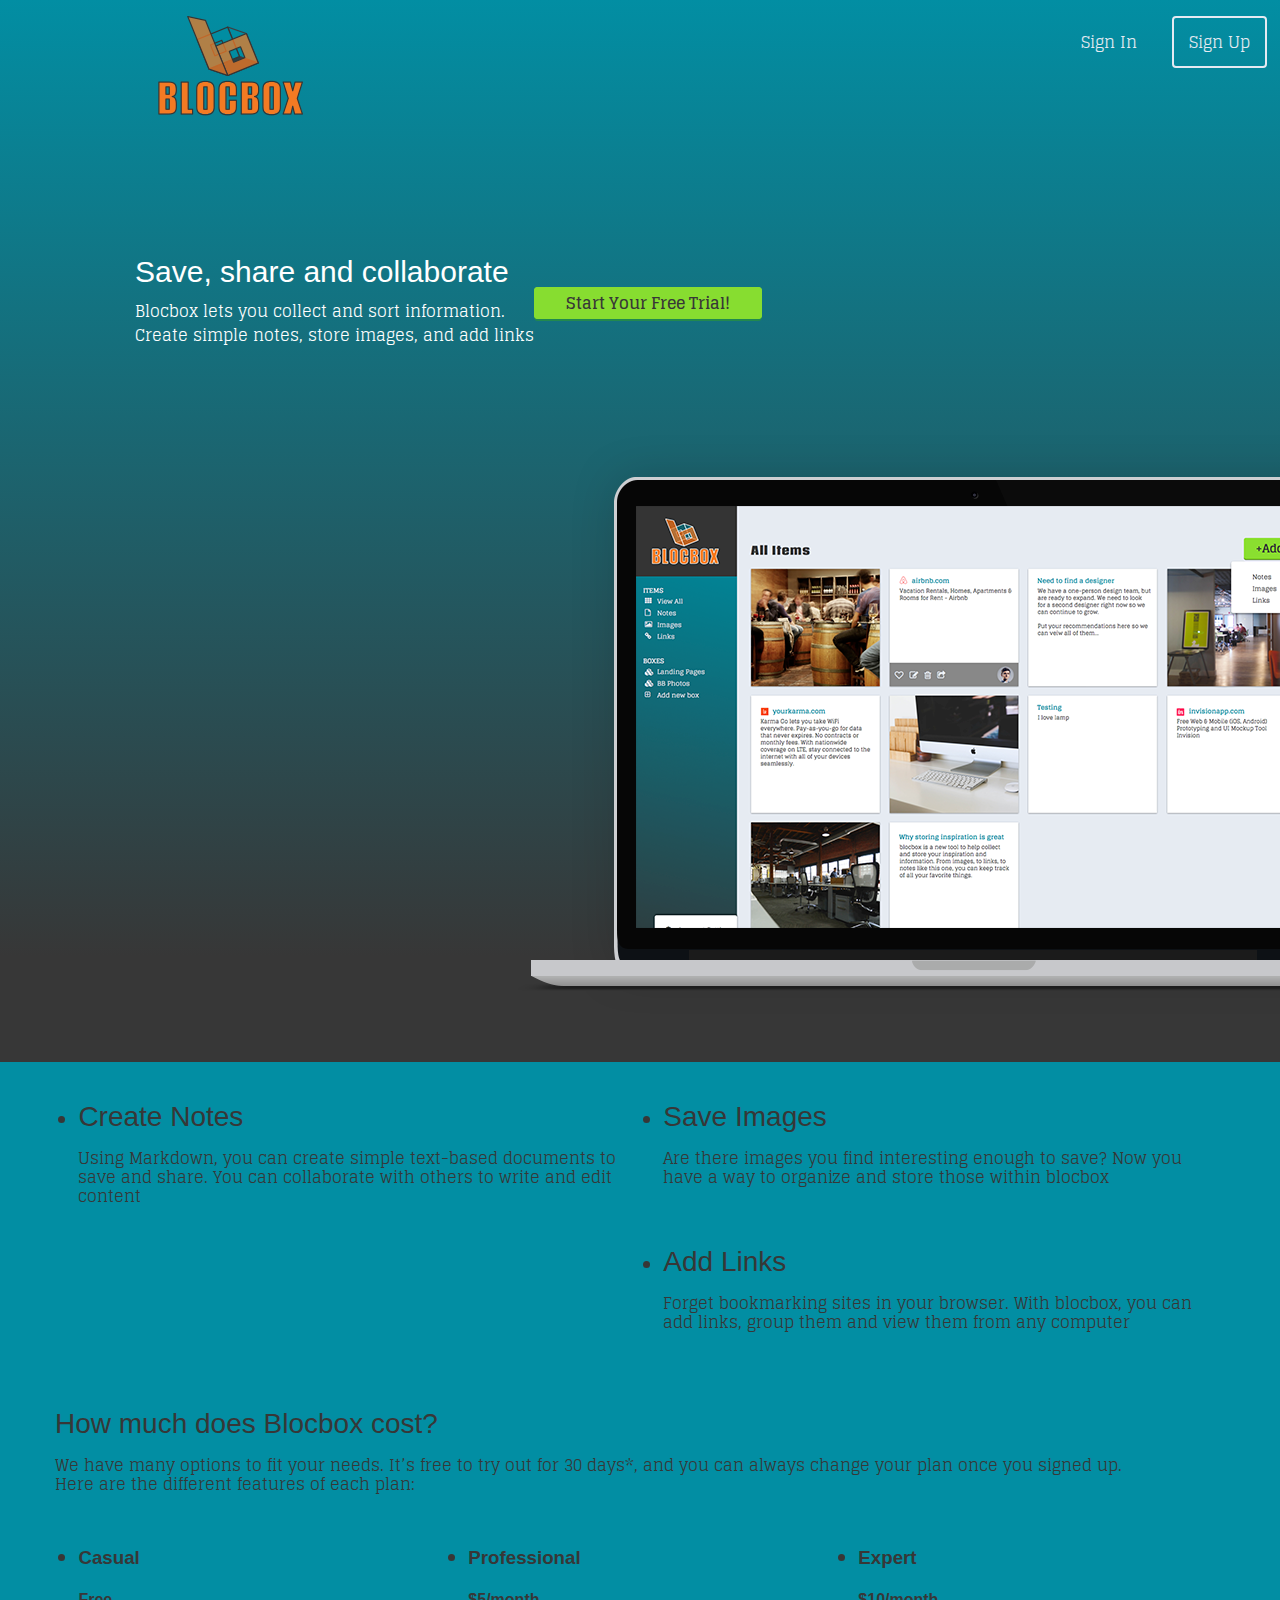
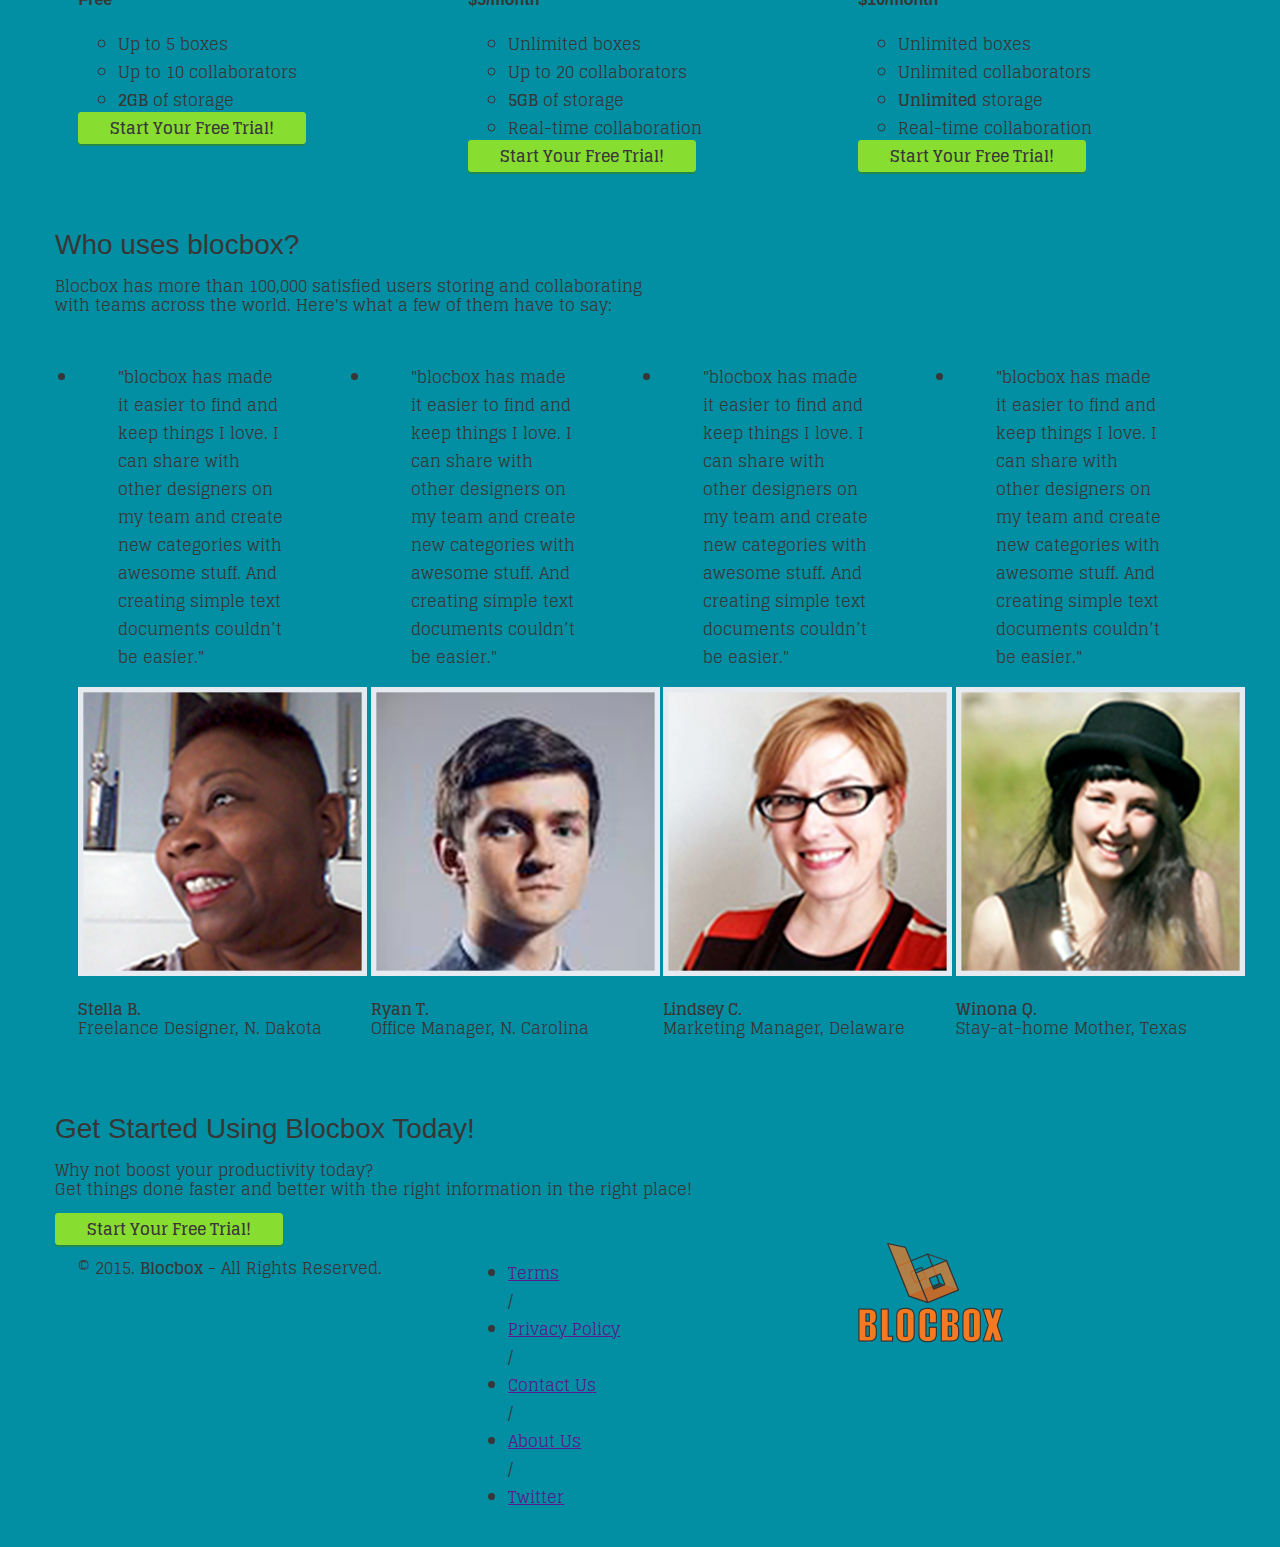
==== index.html @ c61fbea6 "Assignment-30-completed" ====
<!DOCTYPE html>
<html lang="en-us">
<head>
    <meta http-equiv="X-UA-Compatible" content="IE=Edge">
    <meta name="viewport" content="width=device-width, initial-scale=1">
    <meta charset="UTF-8">
    <title>Save, share and collaborate | Blocbox</title>
    <!--Google Fonts-->
    <link href='https://fonts.googleapis.com/css?family=Coda+Caption:800|Glegoo:400,700' rel='stylesheet' type='text/css'>
    <!--CSS-->
    <link rel="stylesheet" href="css/normalize.css">
    <link rel="stylesheet" href="css/style.css">
    <link rel="stylesheet" href="css/font-awesome.css">
    <link rel="stylesheet" href="css/animate.css">
</head>
<body>
    <header>
        <nav class="container">
            <div class="one-half">
                <a href="index.html" class="site-logo"><img src="images/logo2.png" alt="Blocbox logo"></a>
            </div>
            <div class="one-half">
                <ul>
                    <li><a href="signin.html">Sign In</a></li>
                    <li class="btn-outline"><a href="signup.html">Sign Up</a></li>
                </ul>
            </div>
        </nav>
        <div class="container hero">
        <h1 class="animated fadeIn">Save, share and collaborate</h1>
            <p>Blocbox lets you collect and sort information.<br/>Create simple notes, store images, and add links</p>
            <a href="signup.html" class="btn">Start Your Free Trial! </a>
            <img src="images/laptop.png" alt="Blocbox dashboard"/>
        </div>
    </header>
    <main role="main">
        <!--Benefits-->
        <section class="benefits">
             <ul class="container">
                <li class="one-half">
                    <h2>Create Notes</h2>
                    <p>Using Markdown, you can create simple text-based documents to save and share. You can collaborate with others to write and edit content</p>
                </li>
                <li class="one-half">
                    <h2>Save Images</h2>
                    <p>Are there images you find interesting enough to save? Now you have a way to organize and store those within blocbox</p>
                </li>
                <li class="one-half">
                    <h2>Add Links</h2>
                    <p>Forget bookmarking sites in your browser. With blocbox, you can add links, group them and view them from any computer</p>
                </li>
            </ul>
        </section>
        <!--Pricing-->
        <section class="pricing">
            <div class="container">
            <h2>How much does Blocbox cost?</h2>
            <p>We have many options to fit your needs. It’s free to try out for 30 days*, and you can always
change your plan once you signed up. <br/>Here are the different features of each plan:</p>
            </div>
            <ul class="container">
                <li class="one-third">
                    <div class="box">
                        <h3>Casual</h3>
                        <h4>Free</h4>
                        <ul>
                            <li>Up to 5 boxes</li>
                            <li>Up to 10 collaborators</li>
                            <li><strong>2GB</strong> of storage</li>
                        </ul>
                        <a href="signup.html" class="btn">Start Your Free Trial!</a>
                    </div>    
                </li>
                <li class="one-third">
                    <div class="box middle">
                        <h3>Professional</h3>
                        <h4><span>$</span>5<span class="month">/month</span></h4>
                        <ul>
                            <li>Unlimited boxes</li>
                            <li>Up to 20 collaborators</li>
                            <li><strong>5GB</strong> of storage</li>
                            <li>Real-time collaboration</li>
                        </ul>
                        <a href="signup.html" class="btn">Start Your Free Trial!</a>
                    </div>    
                </li>
                <li class="one-third">
                    <div class="box">
                        <h3>Expert</h3>
                        <h4><span>$</span>10<span class="month">/month</span></h4>
                        <ul>
                            <li>Unlimited boxes</li>
                            <li>Unlimited collaborators</li>
                            <li><strong>Unlimited</strong> storage</li>
                            <li>Real-time collaboration</li>
                        </ul>
                        <a href="signup.html" class="btn">Start Your Free Trial!</a>
                    </div>    
                </li>
            </ul>
        </section>
        <!--Testimonials-->
        <section class="testimonials">
            <div class="container">
                <h2>Who uses blocbox?</h2>
                <p>Blocbox has more than 100,000 satisfied users storing and collaborating <br/>with teams across the world. Here's what a few of them have to say:</p>
            </div>
            <ul class="container">
                <li class="one-fourth">
                    <blockquote>"blocbox has made it easier to find and keep things I love. I can share with other designers on my team and create new categories with awesome stuff. And creating simple text documents couldn’t be easier."</blockquote>
                    <img src="images/Testimonial-1.png" alt="avatar">
                    <p class="name"><strong>Stella B.</strong><br/>Freelance Designer, N. Dakota</p>
                </li>
                <li class="one-fourth">
                    <blockquote>"blocbox has made it easier to find and keep things I love. I can share with other designers on my team and create new categories with awesome stuff. And creating simple text documents couldn’t be easier."</blockquote>
                    <img src="images/Testimonial-2.png" alt="avatar">
                    <p class="name"><strong>Ryan T.</strong><br/>Office Manager, N. Carolina</p>
                </li>
                <li class="one-fourth">
                    <blockquote>"blocbox has made it easier to find and keep things I love. I can share with other designers on my team and create new categories with awesome stuff. And creating simple text documents couldn’t be easier."</blockquote>
                    <img src="images/Testimonial-3.png" alt="avatar">
                    <p class="name"><strong>Lindsey C.</strong><br/>Marketing Manager, Delaware</p>
                </li>
                <li class="one-fourth">
                    <blockquote>"blocbox has made it easier to find and keep things I love. I can share with other designers on my team and create new categories with awesome stuff. And creating simple text documents couldn’t be easier."</blockquote>
                    <img src="images/Testimonial-4.png" alt="avatar">
                    <p class="name"><strong>Winona Q.</strong><br/>Stay-at-home Mother, Texas</p>
                </li>
            </ul>
        </section>
        <!--Call To Action-->
        <section>
            <div class="container">
                <h2>Get Started Using Blocbox Today!</h2>
                <p>Why not boost your productivity today? <br/>Get things done faster and better with the right information in the right place!</p>
                <a href="signup.html" class="btn">Start Your Free Trial!</a>
            </div>
        </section>
        <!--Footer-->
        <section>
            <footer>
                <div class="container footer-nav-block">
                    <div class="left-footer-block one-third">
                        <p class="copyright-block">&copy; 2015. <strong>Blocbox</strong> - All Rights Reserved.</p>
                    </div>
                    <nav class="link-block middle-footer-block one-third">
                        <ul>
                           <li><a href="">Terms</a></li> /
                           <li><a href="">Privacy Policy</a></li> /
                           <li><a href="">Contact Us</a></li> /
                           <li><a href="">About Us</a></li> /
                           <li><a href="">Twitter</a></li>
                        </ul>
                    </nav>
                    <div class="right-footer-block one-third">
                     <img class="logo" src="images/logo2.png" alt="Blocbox" />
                    </div>
                </div>
            </footer>
        </section>
    </main>
</body>
</html>
---- css/style.css ----
html, body{
    overflow-x: hidden;
}

body {
    font-family: "Glegoo", Times, serif;
    color: #373737;
    background: #028ea3;
}
h1, h2, h3, h4, h5, h6 {
    font-family: "Coda Caption", Arial, Helvetica, sans-serif;
}
h2 {
    font-size: 28px;
    font-weight: normal;
    margin-bottom: 5px;
}
p {
    font-size: 16px;
    line-height: 19px;
    font-weight: 400;
}

/* Grid */
.container{
    margin-right: auto;
    margin-left: auto;
    padding-left: 15px;
    padding-right: 15px;
    position: relative;
    width: 1440px;
}
.container:before,
.container:after {
    content: " ";
    display: table;
}
.container:after {
    clear:both;
}
.one-half, .one-third, .one-fourth {
    width: 96%;
    float: left;
    position: relative;
    min-height: 1px;
    margin: 0 2% 20px;
}
@media (min-width: 768px) {
    .container {
        width: 750px;
    }
}
@media (min-width: 992px) {
    .container {
        width: 970px;
    }
    .one-half {
        width: 46%;
    }
    .one-third {
        width: 29.33333%;
    }
    .one-fourth {
        width: 21%;
    }
}
@media (min-width: 1200px) {
    .container {
        width: 1170px;
    }
}
/* Header */
header {
    color: #ffffff;
    background: #028ea3;
    background-image: linear-gradient(180deg, #028ea3 0%, #373737 90%);
    width: 1440px;
    margin: auto;
}
header nav {
    padding: 1em 0;
}
header nav ul {
    display: inline;
    text-align: right;
    float: right;
    margin: 0;
}
header nav ul > li {
    list-style-type: none;
    display: inline-block;
    margin: 0 15px;
}
header nav ul > li.btn-outline {
   padding:10px 15px;
   border:2px solid #e5eaf2;
   border-radius: 4px;
 }
header nav ul > li.btn-outline:hover {
   background:#FFFFFF;
}
header nav ul > li > a {
    color: #e5eaf2;
    text-decoration: none;
}
header nav ul > li.btn-outline:hover > a {
    color: #373737;
}
header .hero {
    text-align: left;
    display: block;
    position: relative;
}
header .hero h1 {
    font-size: 30px;
    font-weight: normal;
    margin: 95px 0 0;
/*    float: left;*/
    display: block;
/*    position: relative;*/
}
header .hero p {
    font-size: 16px;
    line-height: 24px;
    font-weight: 100;
    margin: 10px 0 40px;
    float: left;
    display: block;
}
header .hero img{
    display: inline-block;
    float: right;
    margin: 3em 0;
}
.btn {
    border-radius: 4px;
    color: #373737;
    font-weight: 800;
    text-decoration: none;
    padding: 0px 30px;
    background: #87dd30;
    border: 2px solid #87dd30;
    box-shadow: 0px 2px 0px 0px #22894e;
}
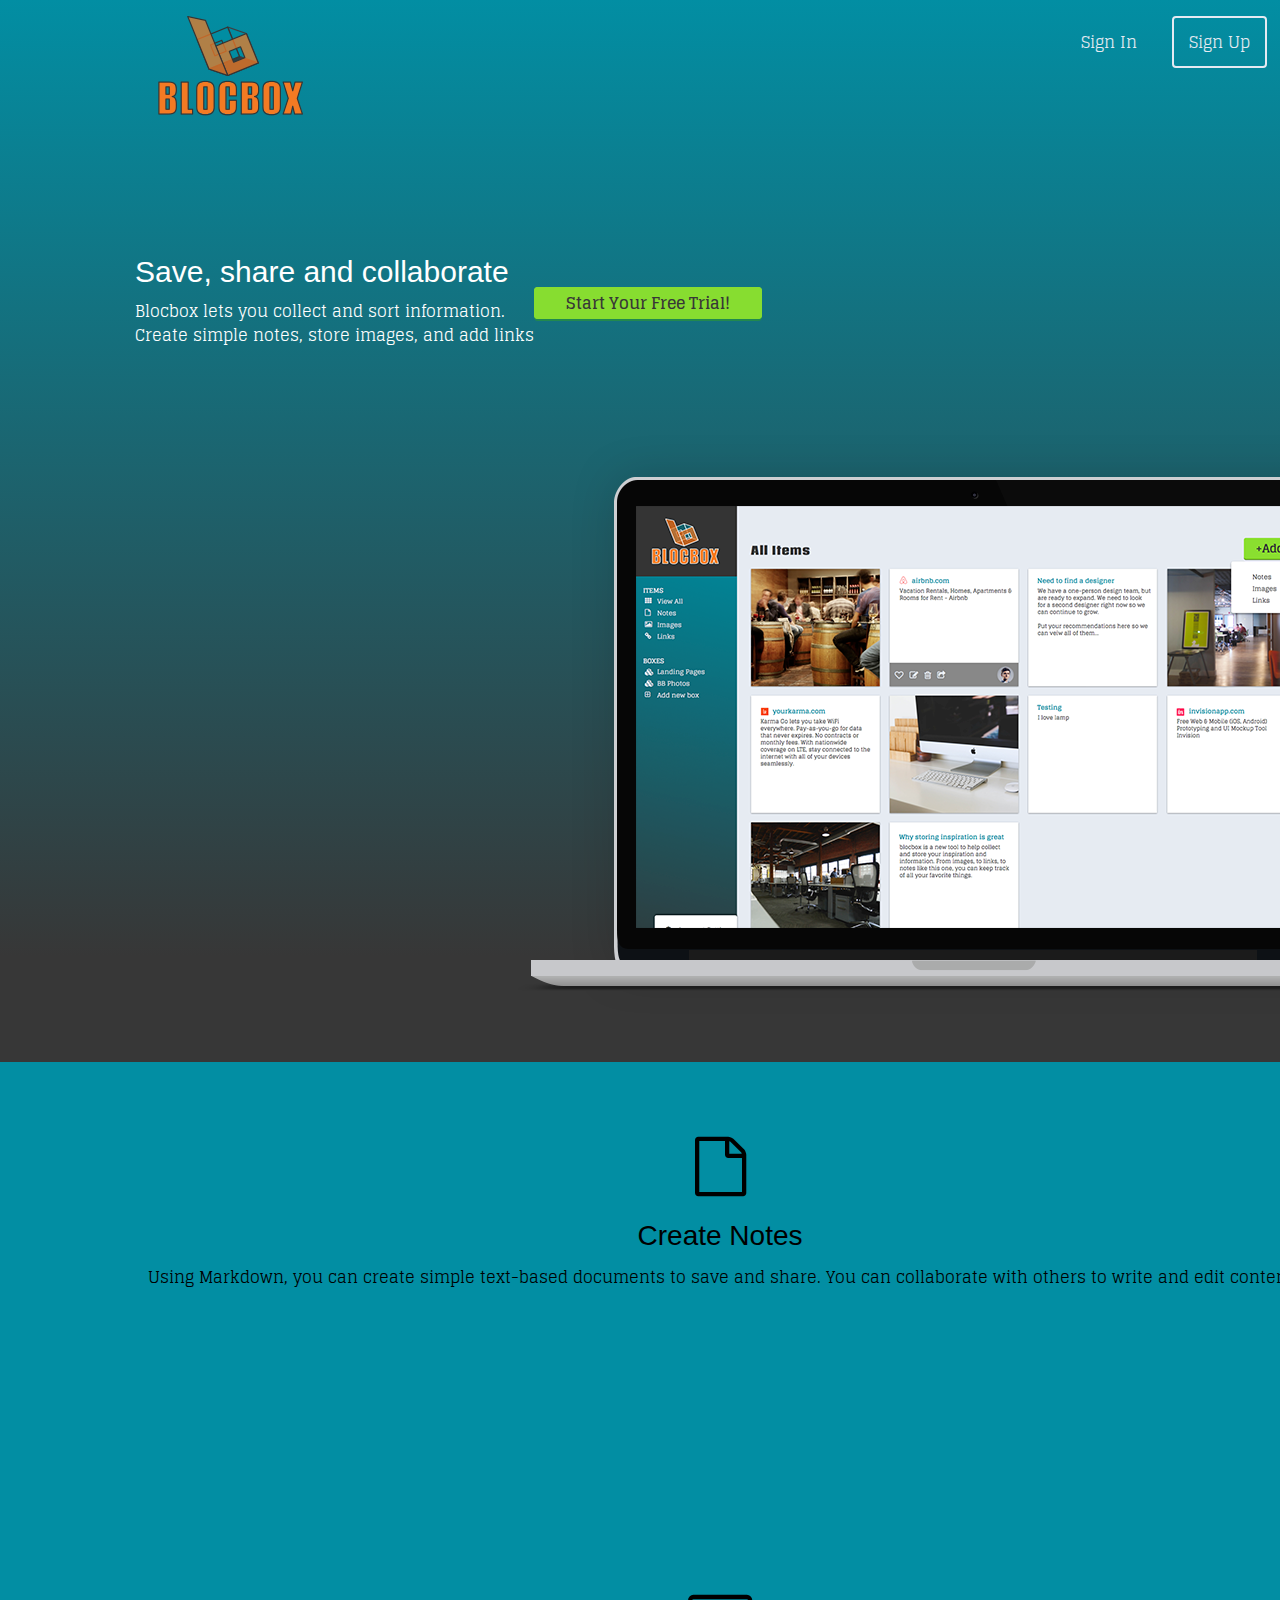
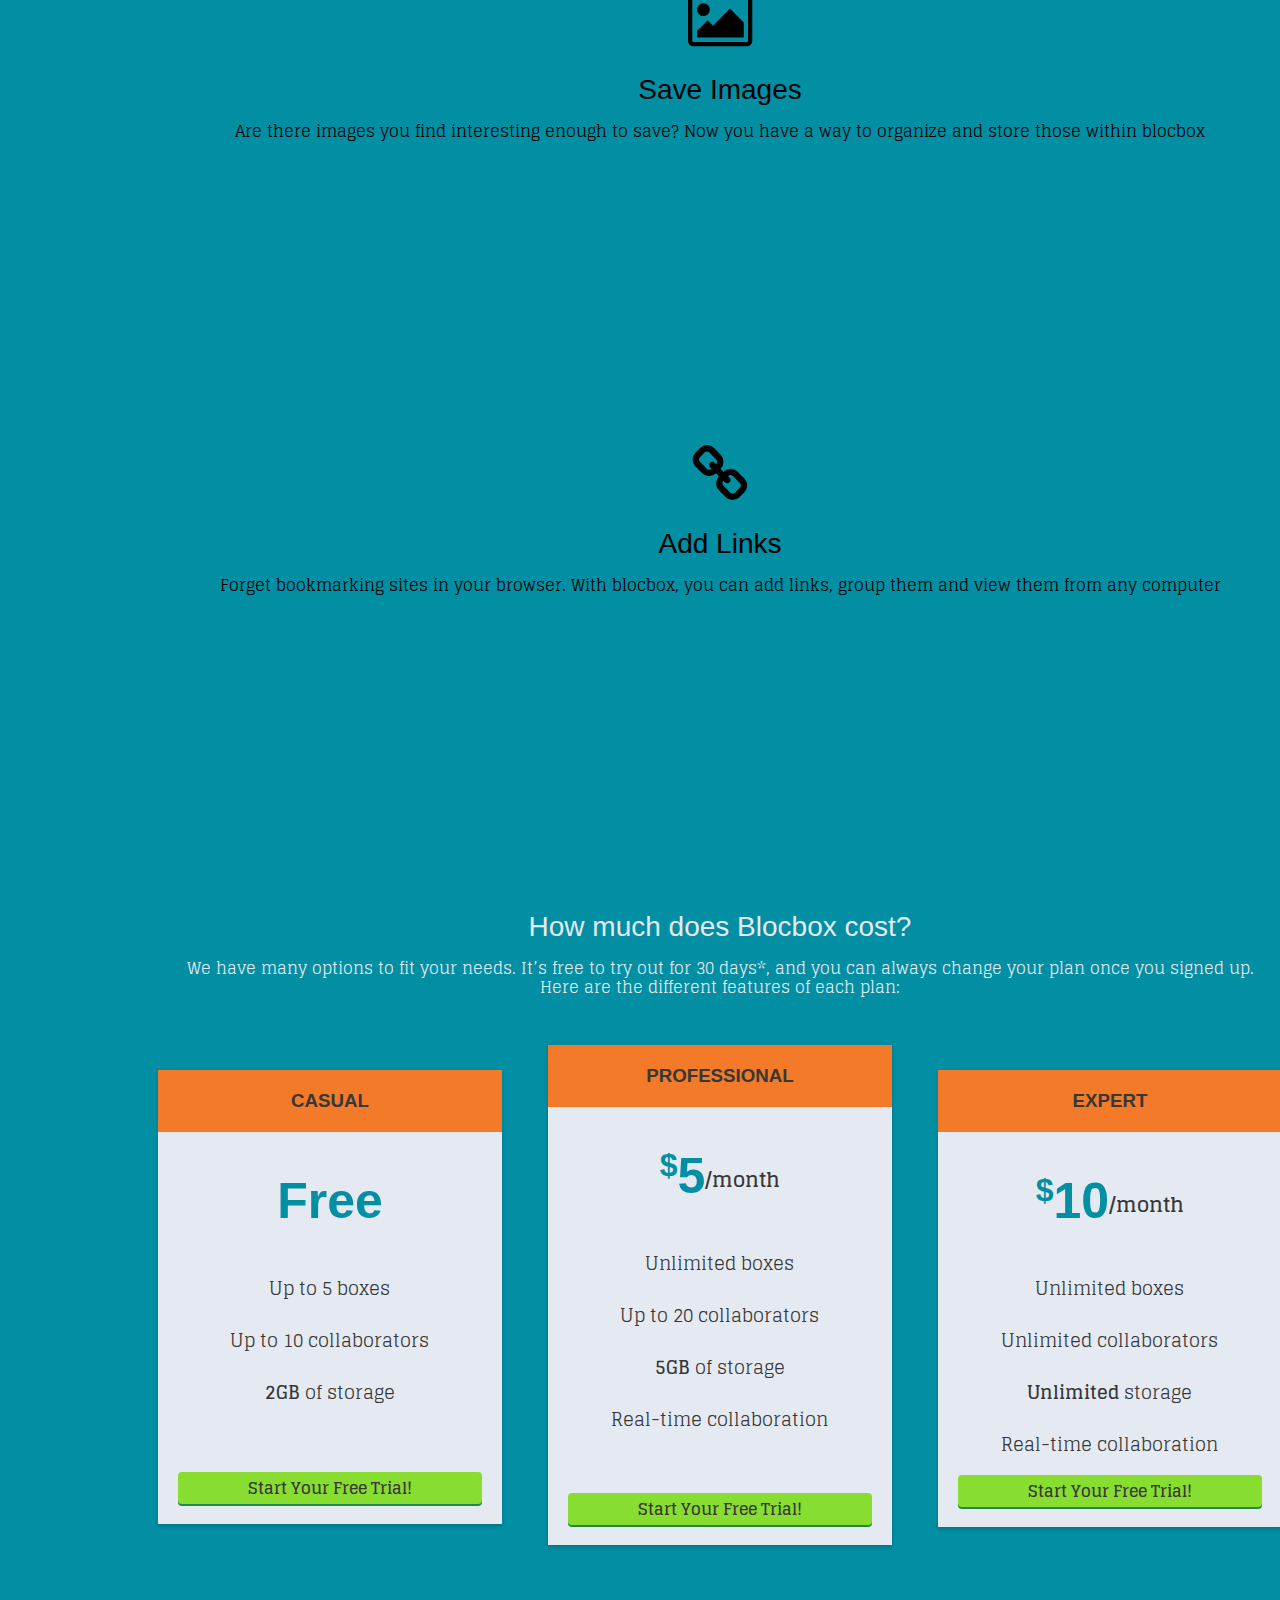
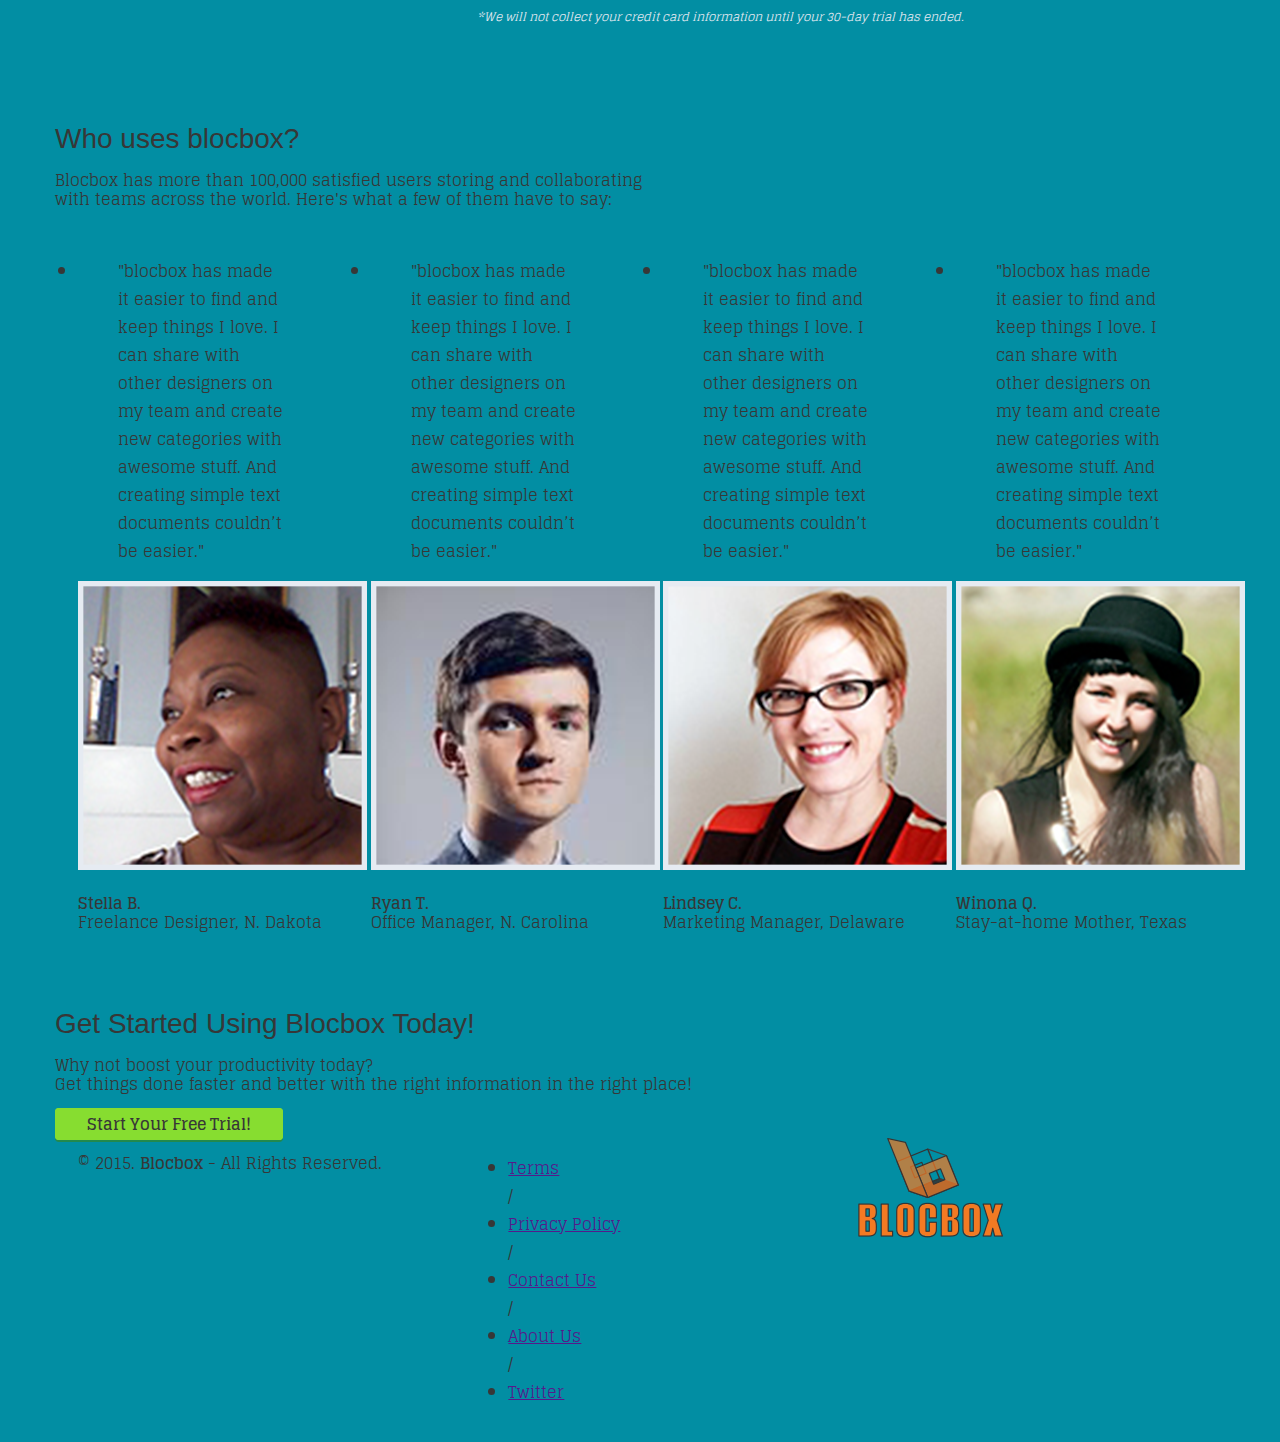
==== commit a2e29739: "Assignment-31" ====
--- a/index.html
+++ b/index.html
@@ -35,21 +35,22 @@
     </header>
     <main role="main">
         <!--Benefits-->
-        <section class="benefits">
-             <ul class="container">
-                <li class="one-half">
-                    <h2>Create Notes</h2>
-                    <p>Using Markdown, you can create simple text-based documents to save and share. You can collaborate with others to write and edit content</p>
-                </li>
-                <li class="one-half">
-                    <h2>Save Images</h2>
-                    <p>Are there images you find interesting enough to save? Now you have a way to organize and store those within blocbox</p>
-                </li>
-                <li class="one-half">
-                    <h2>Add Links</h2>
-                    <p>Forget bookmarking sites in your browser. With blocbox, you can add links, group them and view them from any computer</p>
-                </li>
-            </ul>
+        <section class="benefits"> 
+            <div class="right" id="note">
+                <i class="fa fa-file-o"></i>
+                <h2>Create Notes</h2>
+                <p>Using Markdown, you can create simple text-based documents to save and share. You can collaborate with others to write and edit content</p>
+            </div>
+            <div class="left" id="image">
+                <i class="fa fa-picture-o"></i>
+                <h2>Save Images</h2>
+                <p>Are there images you find interesting enough to save? Now you have a way to organize and store those within blocbox</p>
+            </div>
+            <div class="right" id="link">
+                <i class="fa fa-link"></i>
+                <h2>Add Links</h2>
+                <p>Forget bookmarking sites in your browser. With blocbox, you can add links, group them and view them from any computer</p>
+            </div>
         </section>
         <!--Pricing-->
         <section class="pricing">
@@ -98,6 +99,9 @@
                     </div>    
                 </li>
             </ul>
+            <div class="container">
+                <p class="small">*We will not collect your credit card information until your 30-day trial has ended.</p>
+ </div>
         </section>
         <!--Testimonials-->
         <section class="testimonials">
--- a/css/style.css
+++ b/css/style.css
@@ -142,3 +142,131 @@
     border: 2px solid #87dd30;
     box-shadow: 0px 2px 0px 0px #22894e;
 }
+/* Benefits */
+.benefits {
+    text-align: center;
+    margin-top: 0px;
+    margin-left: auto;
+    margin-right: auto;
+    padding-top: 0;
+/*    display: inline-block;*/
+/*    position: relative;*/
+/*    width: 454px;*/
+}
+.benefits i {
+    font-size: 60px;
+    margin: 0;
+    vertical-align: middle;
+    margin-top: 75px;
+}
+.right {
+    color: black;
+/*    display: block;*/
+    width: 450px;
+/*    position: relative*/
+/*    float: right;*/
+/*    clear: both;*/
+}
+.left {
+    color: black;
+/*    display: block;*/
+    width: 450px;
+/*    position: relative;*/
+/*    float: left;*/
+/*    clear: both;*/
+}
+#note {
+    background-image: url('images/Create-note.png');
+    background-repeat: no-repeat;
+    height: 454px;
+    width: 1440px;
+/*    padding-left: 862px;*/
+    margin: 0 auto;
+}
+#image {
+    background-image: url('images/Save-images.png');
+    height: 454px;
+    width: 1440px;
+    margin: 0 auto;
+}
+#link {
+    background-image: url('images/Add-Links.png');
+    height: 454px;
+    width: 1440px;
+    margin: 0 auto;
+}
+/* Pricing */
+.pricing {
+    background: #028ea3 url('images/Pricing-bkg.png') top center no-repeat;
+    background: url('images/Pricing-bkg.png') top center no-repeat, linear-gradient (206deg, #373737 0%, #028ea3 94%);
+    background-size: cover;
+    text-align: center;
+    padding: 4em 0;
+    width: 1440px;
+    margin: auto;
+}
+.pricing h2, .pricing p {
+    color: #e5eaf2;
+}
+.pricing ul {
+    margin: 0 auto;
+    padding: 2em 0;
+}
+.pricing ul li {
+    list-style-type: none;
+}
+.box {
+    padding: 0 15px 15px;
+    background: #e5eaf2;
+    box-shadow: 0px 2px 4px 0px rgba(0,0,0,0.20);
+    min-height: 439px;
+    position: relative;
+    margin-top: 25px;
+}
+.box.middle {
+    min-height: 485px;
+    margin-top: 0px;
+}
+.box h3 {
+    font-family: "Coda Caption", Helvetica, Arial, sans-serif;
+    text-transform: uppercase;
+    background: #f37a28;
+    left: 0;
+    right: 0;
+    top: 0;
+    text-align: center;
+    margin: 0 -15px 40px;
+    padding: 20px 0;
+}
+.box h4 {
+    font-size: 50px;
+    margin: 40px 0 10px;
+    color: #028ea3;
+}
+.box h4 span {
+    font-size: 32px;
+    vertical-align: top;
+}
+.box h4 span.month {
+    font-family: "Glegoo", Times, serif;
+    font-weight: 800;
+    color: #373737;
+    font-size: 20px;
+    vertical-align: middle;
+}
+.box ul li {
+    font-size: 18px;
+    margin-bottom: 20px;
+    font-weight: 400px;
+}
+.box .btn {
+    position: absolute;
+    bottom: 20px;
+    left: 20px;
+    right: 20px;
+}
+.small {
+    font-size: 12px;
+    line-height: 15px;
+    font-style: italic;
+}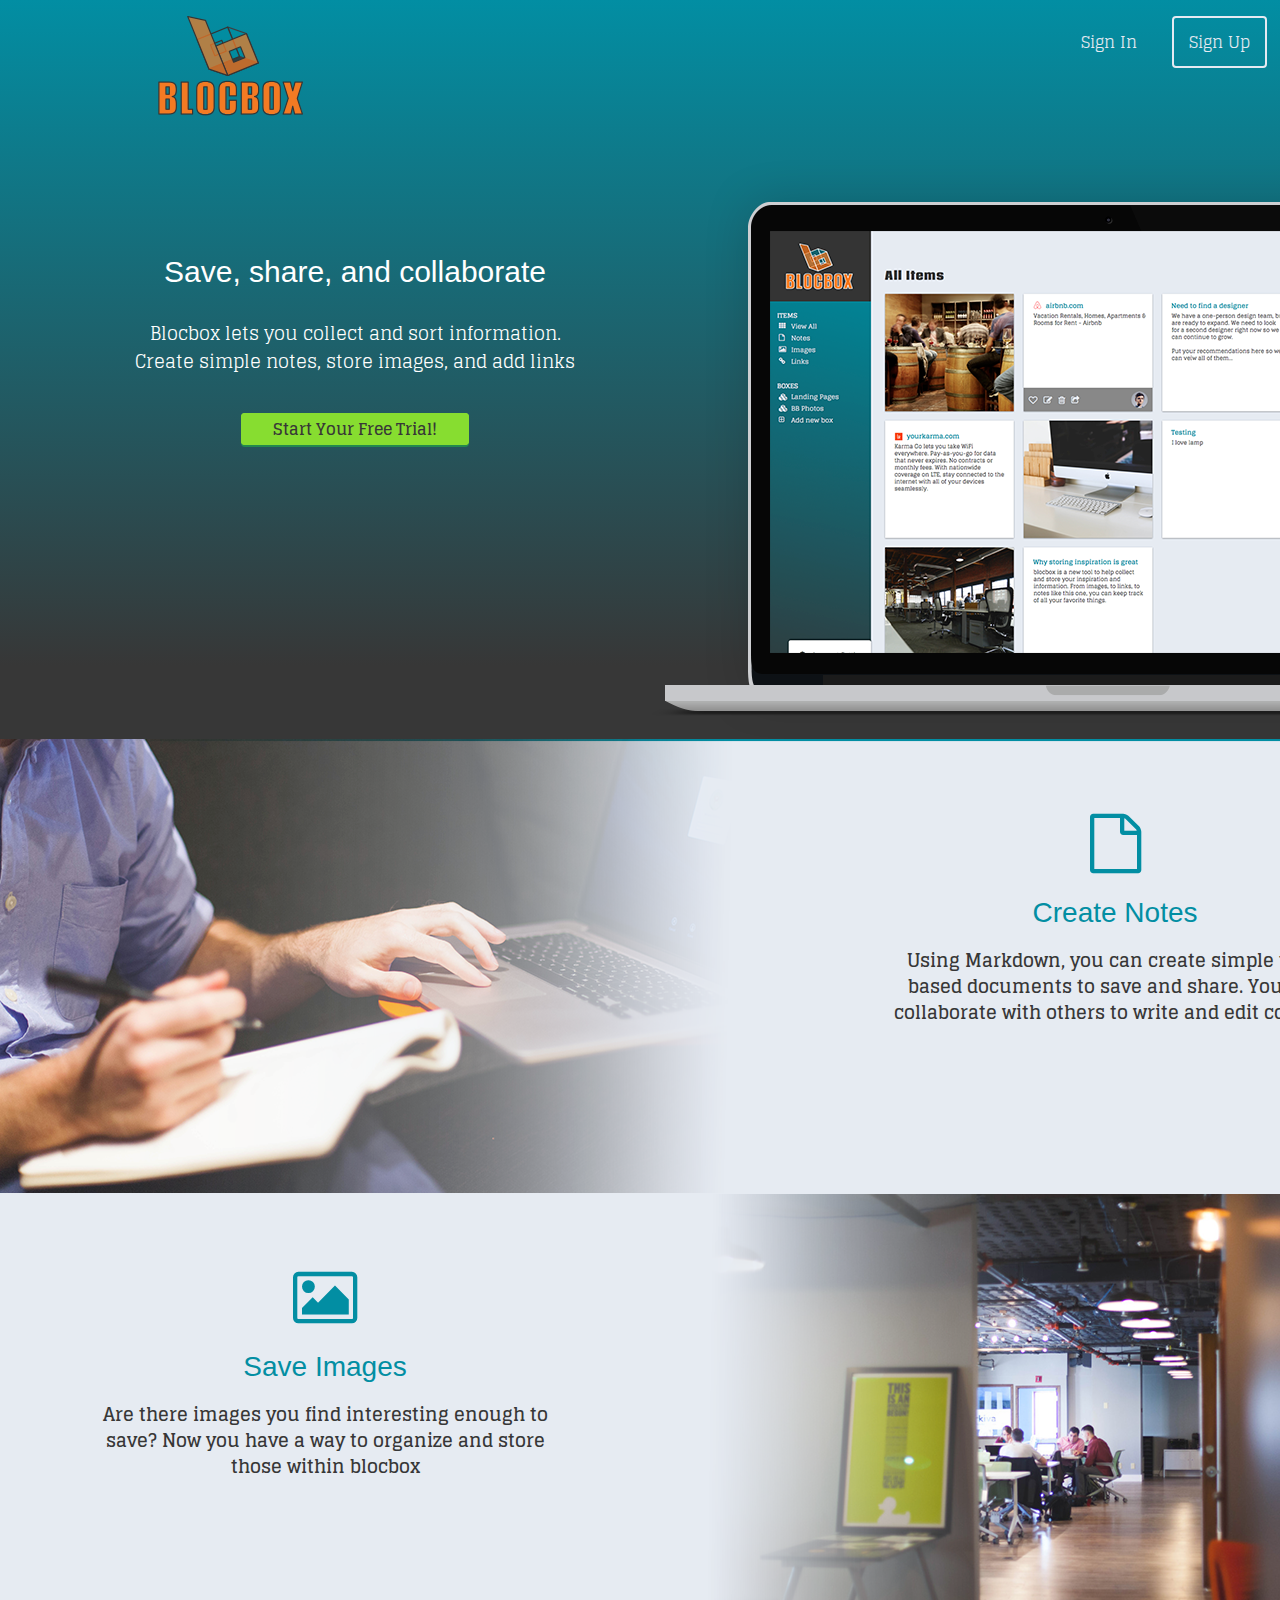
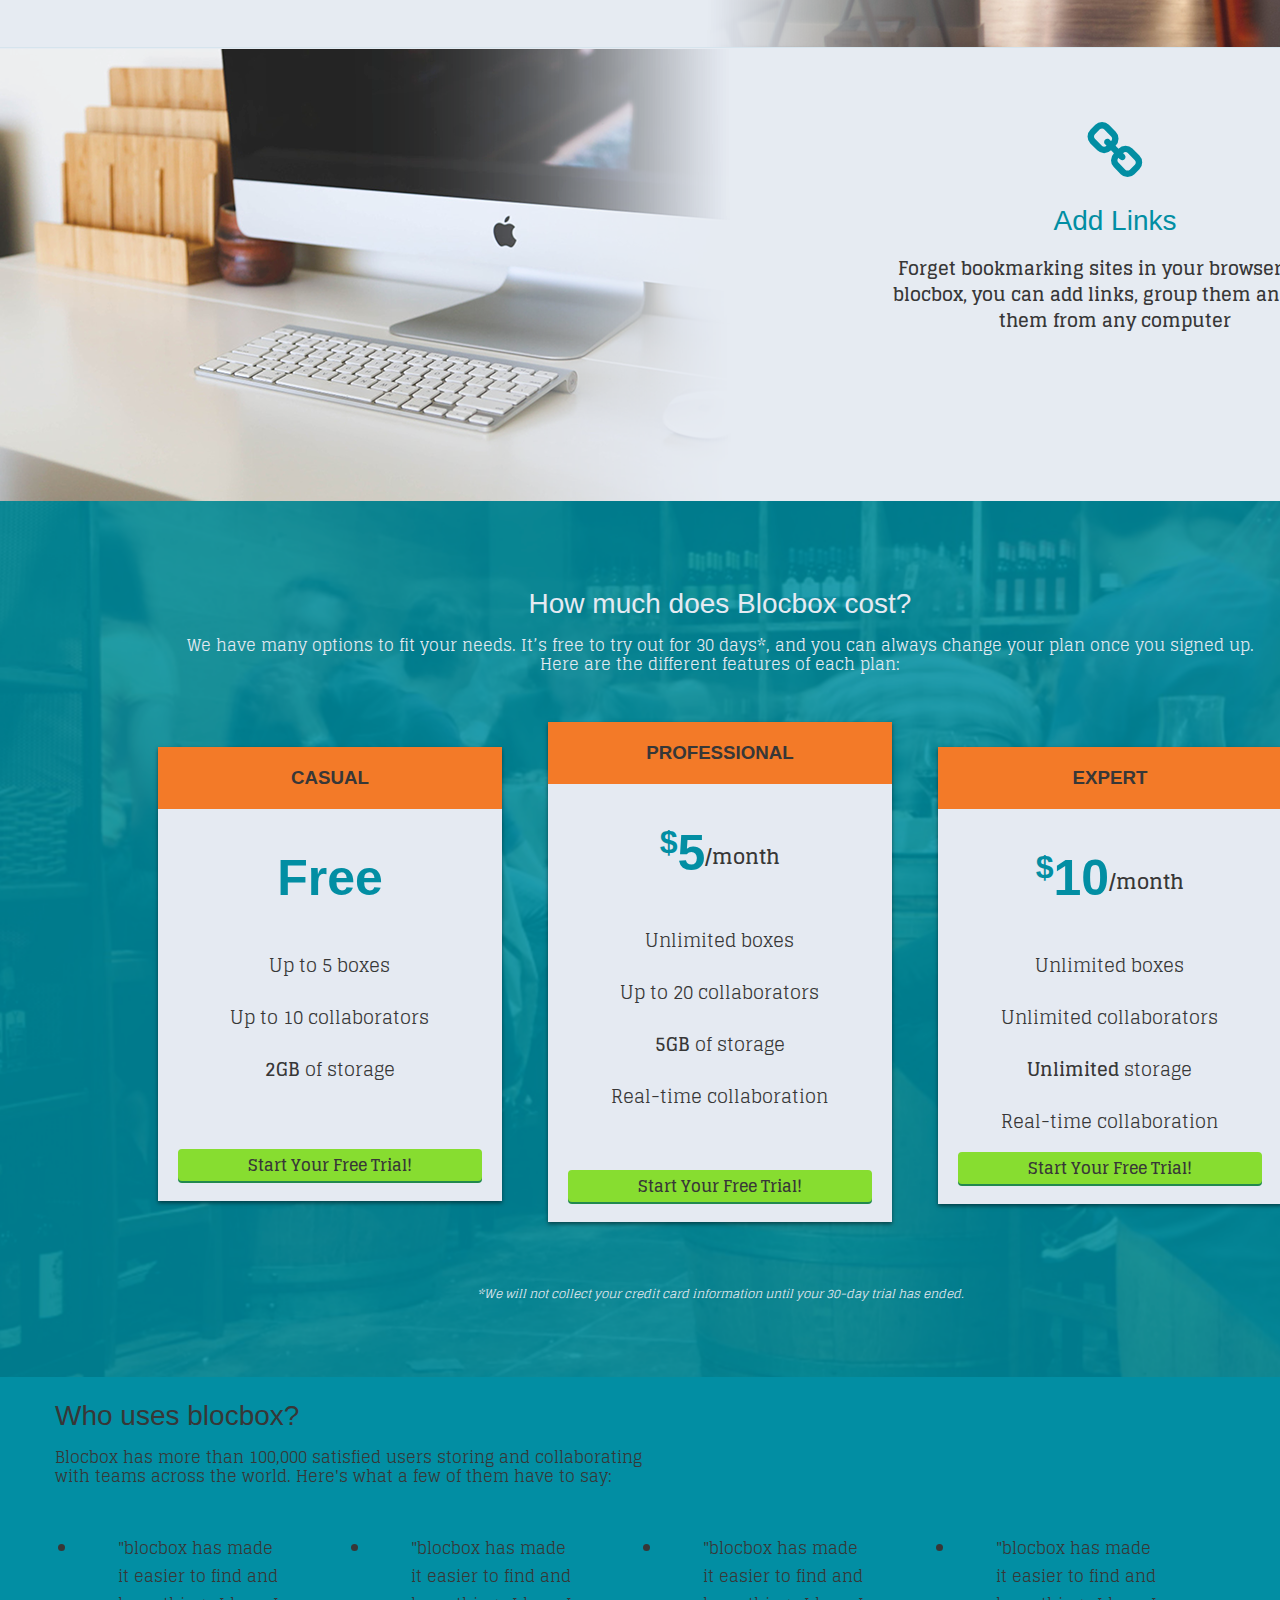
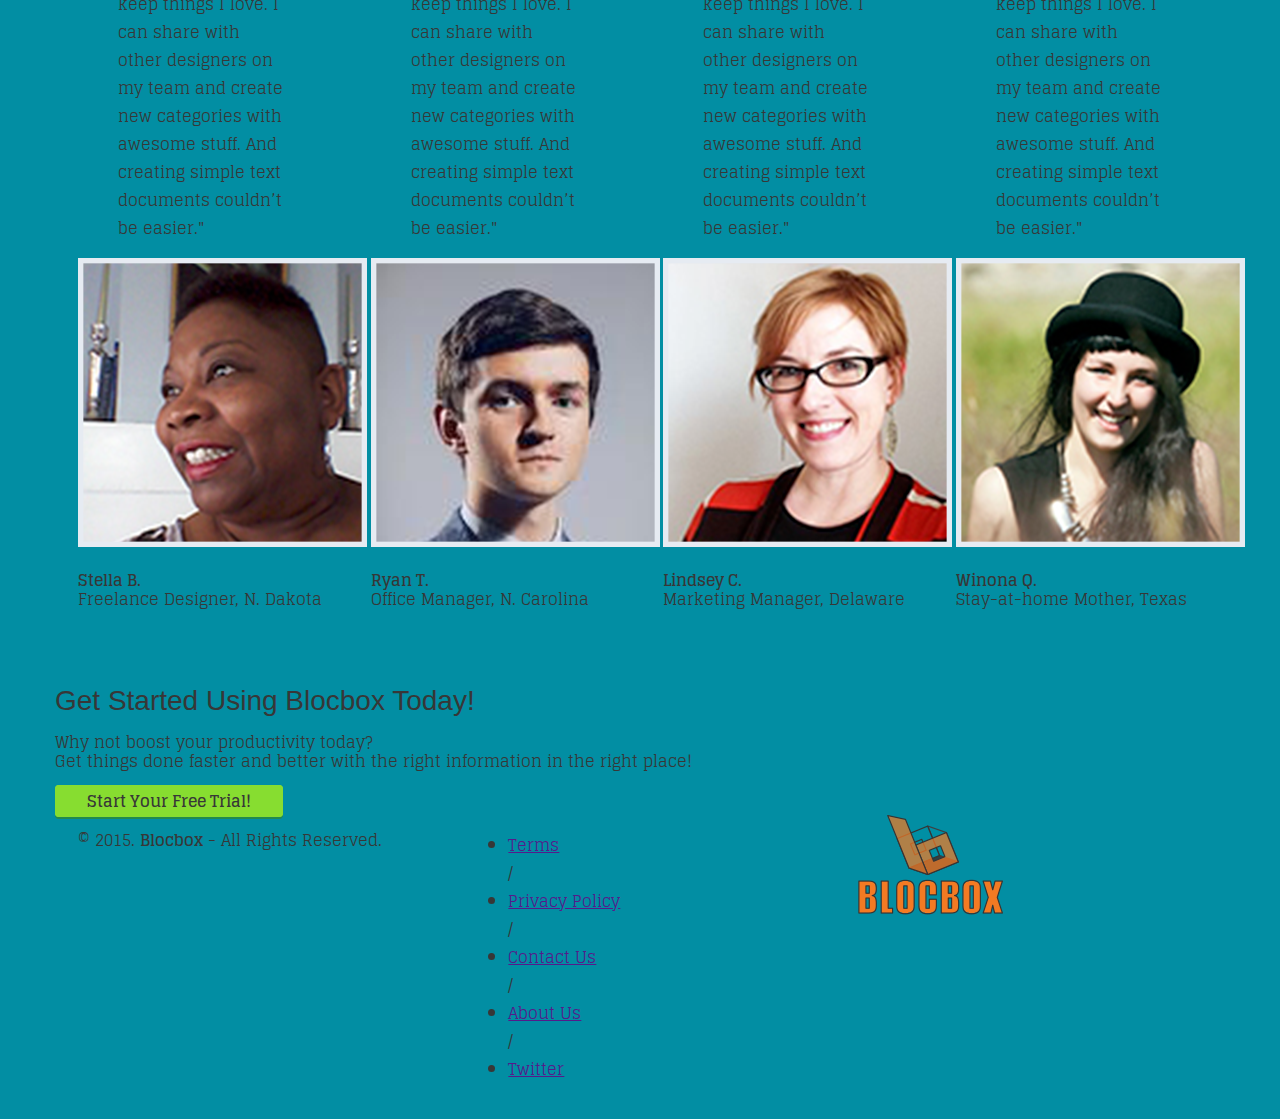
==== commit 97a2b04f: "Assignment-31-benefits" ====
--- a/index.html
+++ b/index.html
@@ -27,9 +27,11 @@
             </div>
         </nav>
         <div class="container hero">
-        <h1 class="animated fadeIn">Save, share and collaborate</h1>
-            <p>Blocbox lets you collect and sort information.<br/>Create simple notes, store images, and add links</p>
-            <a href="signup.html" class="btn">Start Your Free Trial! </a>
+            <div class="cta-1">
+                <h1 class="animated fadeIn">Save, share, and collaborate</h1>
+                <p>Blocbox lets you collect and sort information.<br/>Create simple notes, store images, and add links</p>
+                <a href="signup.html" class="btn">Start Your Free Trial! </a>
+            </div>
             <img src="images/laptop.png" alt="Blocbox dashboard"/>
         </div>
     </header>
@@ -37,19 +39,24 @@
         <!--Benefits-->
         <section class="benefits"> 
             <div class="right" id="note">
-                <i class="fa fa-file-o"></i>
-                <h2>Create Notes</h2>
-                <p>Using Markdown, you can create simple text-based documents to save and share. You can collaborate with others to write and edit content</p>
+                <div class="content-right">
+                    <i class="fa fa-file-o"></i>
+                    <h2>Create Notes</h2>
+                    <p>Using Markdown, you can create simple text-based documents to save and share. You can collaborate with others to write and edit content</p>      </div>
             </div>
             <div class="left" id="image">
-                <i class="fa fa-picture-o"></i>
-                <h2>Save Images</h2>
-                <p>Are there images you find interesting enough to save? Now you have a way to organize and store those within blocbox</p>
+                <div class="content-left">
+                    <i class="fa fa-picture-o"></i>
+                    <h2>Save Images</h2>
+                    <p>Are there images you find interesting enough to save? Now you have a way to organize and store those within blocbox</p>
+                </div>
             </div>
             <div class="right" id="link">
-                <i class="fa fa-link"></i>
-                <h2>Add Links</h2>
-                <p>Forget bookmarking sites in your browser. With blocbox, you can add links, group them and view them from any computer</p>
+                <div class="content-right">
+                    <i class="fa fa-link"></i>
+                    <h2>Add Links</h2>
+                    <p>Forget bookmarking sites in your browser. With blocbox, you can add links, group them and view them from any computer</p>
+                </div>
             </div>
         </section>
         <!--Pricing-->
--- a/css/style.css
+++ b/css/style.css
@@ -107,7 +107,7 @@
     color: #373737;
 }
 header .hero {
-    text-align: left;
+    text-align: center;
     display: block;
     position: relative;
 }
@@ -116,21 +116,32 @@
     font-weight: normal;
     margin: 95px 0 0;
 /*    float: left;*/
-    display: block;
+/*    display: block;*/
 /*    position: relative;*/
 }
 header .hero p {
-    font-size: 16px;
-    line-height: 24px;
+    font-size: 18px;
+    line-height: 28px;
     font-weight: 100;
-    margin: 10px 0 40px;
+    margin: 30px 0 40px;
+/*    float: left;*/
+/*    clear: both;*/
+/*    display: inline-block;*/
+}
+/*is adding an extra div here the best solution?*/
+header .cta-1 {
+    display: inline-block;
     float: left;
-    display: block;
+    
 }
 header .hero img{
-    display: inline-block;
+/*    display: inline-block;*/
+/*    position: relative;*/
+/*    right: 0px;*/
     float: right;
-    margin: 3em 0;
+/*I couldn't figure out how to accomplish flush right to the container without adding this negative margin?*/
+    margin-right: -134px;
+/*    margin: 0;*/
 }
 .btn {
     border-radius: 4px;
@@ -141,6 +152,8 @@
     background: #87dd30;
     border: 2px solid #87dd30;
     box-shadow: 0px 2px 0px 0px #22894e;
+/*    float: left;*/
+    clear: both;
 }
 /* Benefits */
 .benefits {
@@ -155,12 +168,21 @@
 }
 .benefits i {
     font-size: 60px;
+    color: #028ea3;
     margin: 0;
     vertical-align: middle;
     margin-top: 75px;
 }
+.benefits h2 {
+    color: #028ea3;
+}
+.benefits p {
+    font-size: 18px;
+    line-height: 26px;
+    font-weight: 800;
+}
 .right {
-    color: black;
+    color: #373737;
 /*    display: block;*/
     width: 450px;
 /*    position: relative*/
@@ -168,7 +190,7 @@
 /*    clear: both;*/
 }
 .left {
-    color: black;
+    color: #373737;
 /*    display: block;*/
     width: 450px;
 /*    position: relative;*/
@@ -176,7 +198,7 @@
 /*    clear: both;*/
 }
 #note {
-    background-image: url('images/Create-note.png');
+    background-image: url('../images/Create-note.png');
     background-repeat: no-repeat;
     height: 454px;
     width: 1440px;
@@ -184,21 +206,34 @@
     margin: 0 auto;
 }
 #image {
-    background-image: url('images/Save-images.png');
+    background-image: url('../images/Save-Images.png');
     height: 454px;
     width: 1440px;
     margin: 0 auto;
 }
 #link {
-    background-image: url('images/Add-Links.png');
+    background-image: url('../images/Add-Links.png');
     height: 454px;
     width: 1440px;
     margin: 0 auto;
+}
+/*are adding extra divs here the best solution?*/
+.content-right {
+    width: 450px;
+    display: block;
+    float: right;
+    margin-right: 100px;
+}
+.content-left {
+    width: 450px;
+    display: block;
+    float: left;
+    margin-left: 100px;
 }
 /* Pricing */
 .pricing {
-    background: #028ea3 url('images/Pricing-bkg.png') top center no-repeat;
-    background: url('images/Pricing-bkg.png') top center no-repeat, linear-gradient (206deg, #373737 0%, #028ea3 94%);
+    background: #028ea3 url('../images/Pricing-bkg.png') top center no-repeat;
+    background: url('../images/Pricing-bkg.png') top center no-repeat, linear-gradient (206deg, #373737 0%, #028ea3 94%);
     background-size: cover;
     text-align: center;
     padding: 4em 0;
@@ -218,7 +253,7 @@
 .box {
     padding: 0 15px 15px;
     background: #e5eaf2;
-    box-shadow: 0px 2px 4px 0px rgba(0,0,0,0.20);
+    box-shadow: 0px 2px 4px 0px rgba(0,0,0,0.50);
     min-height: 439px;
     position: relative;
     margin-top: 25px;
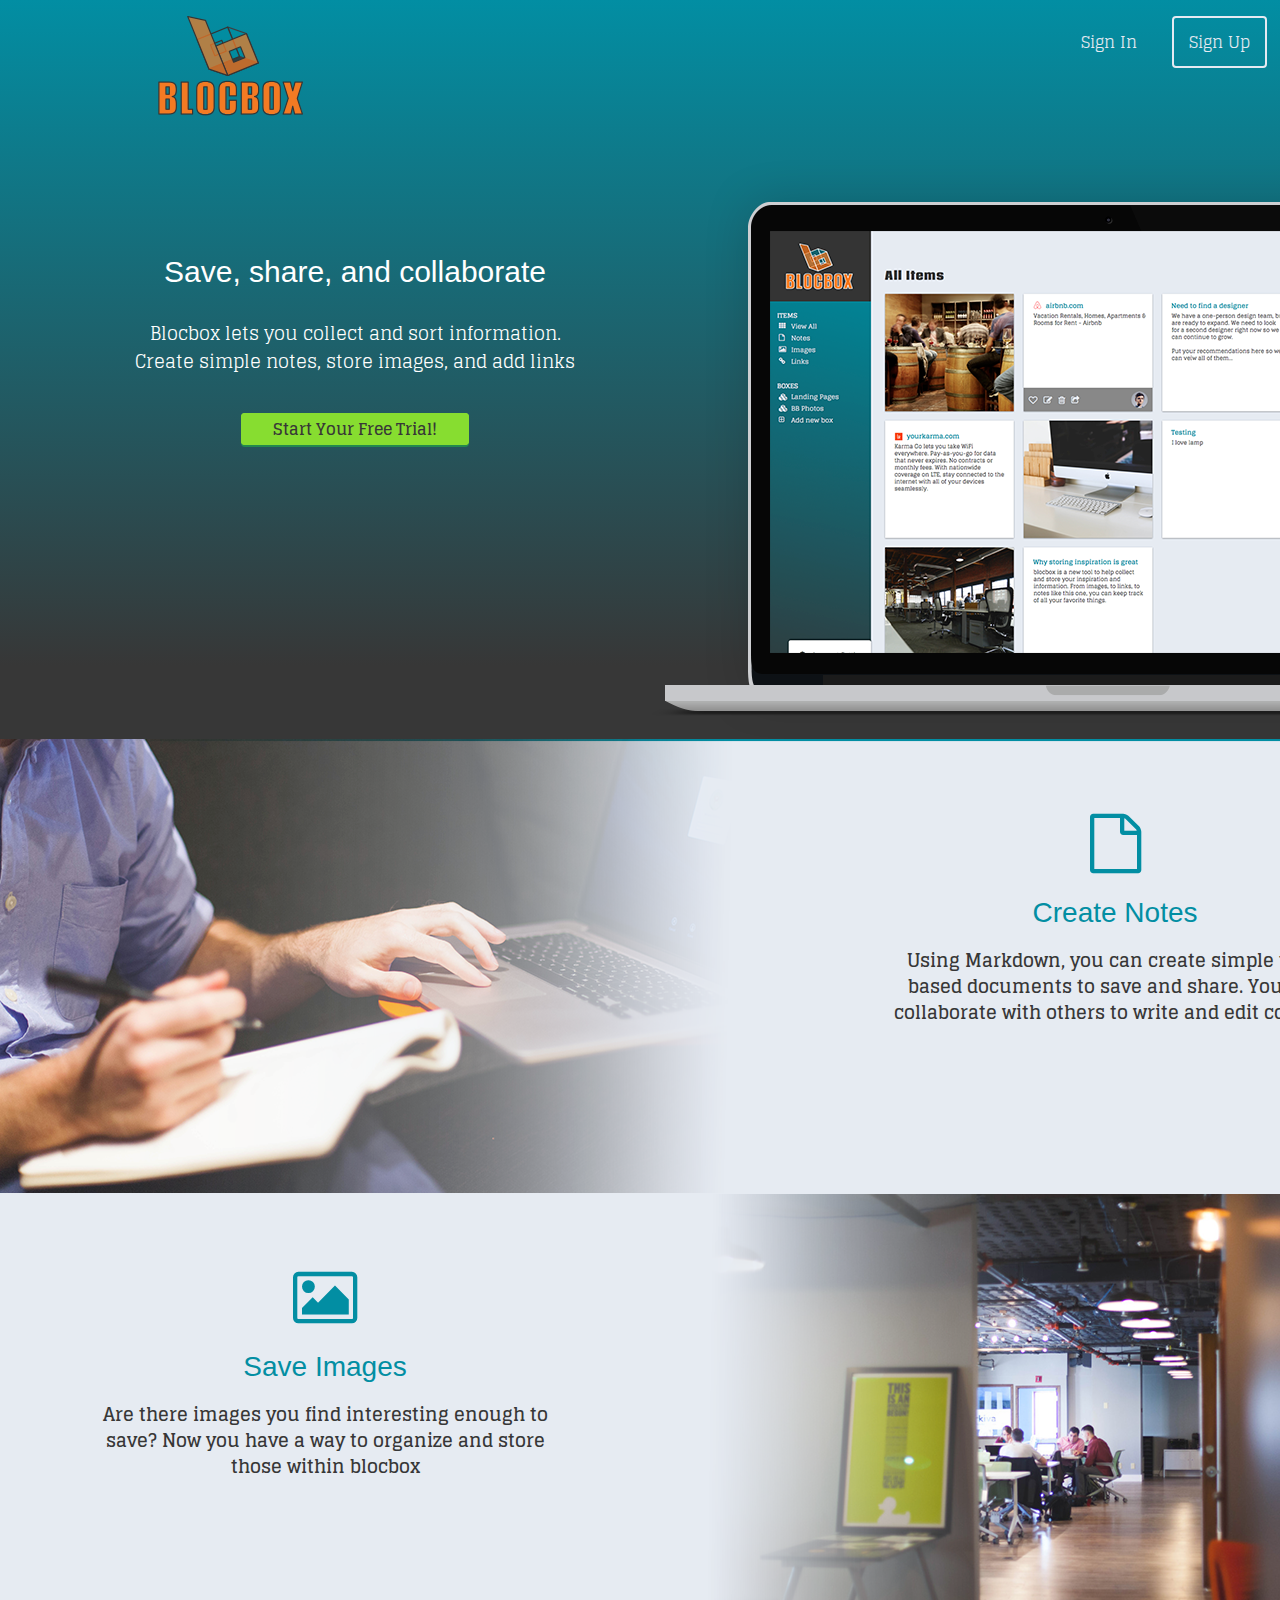
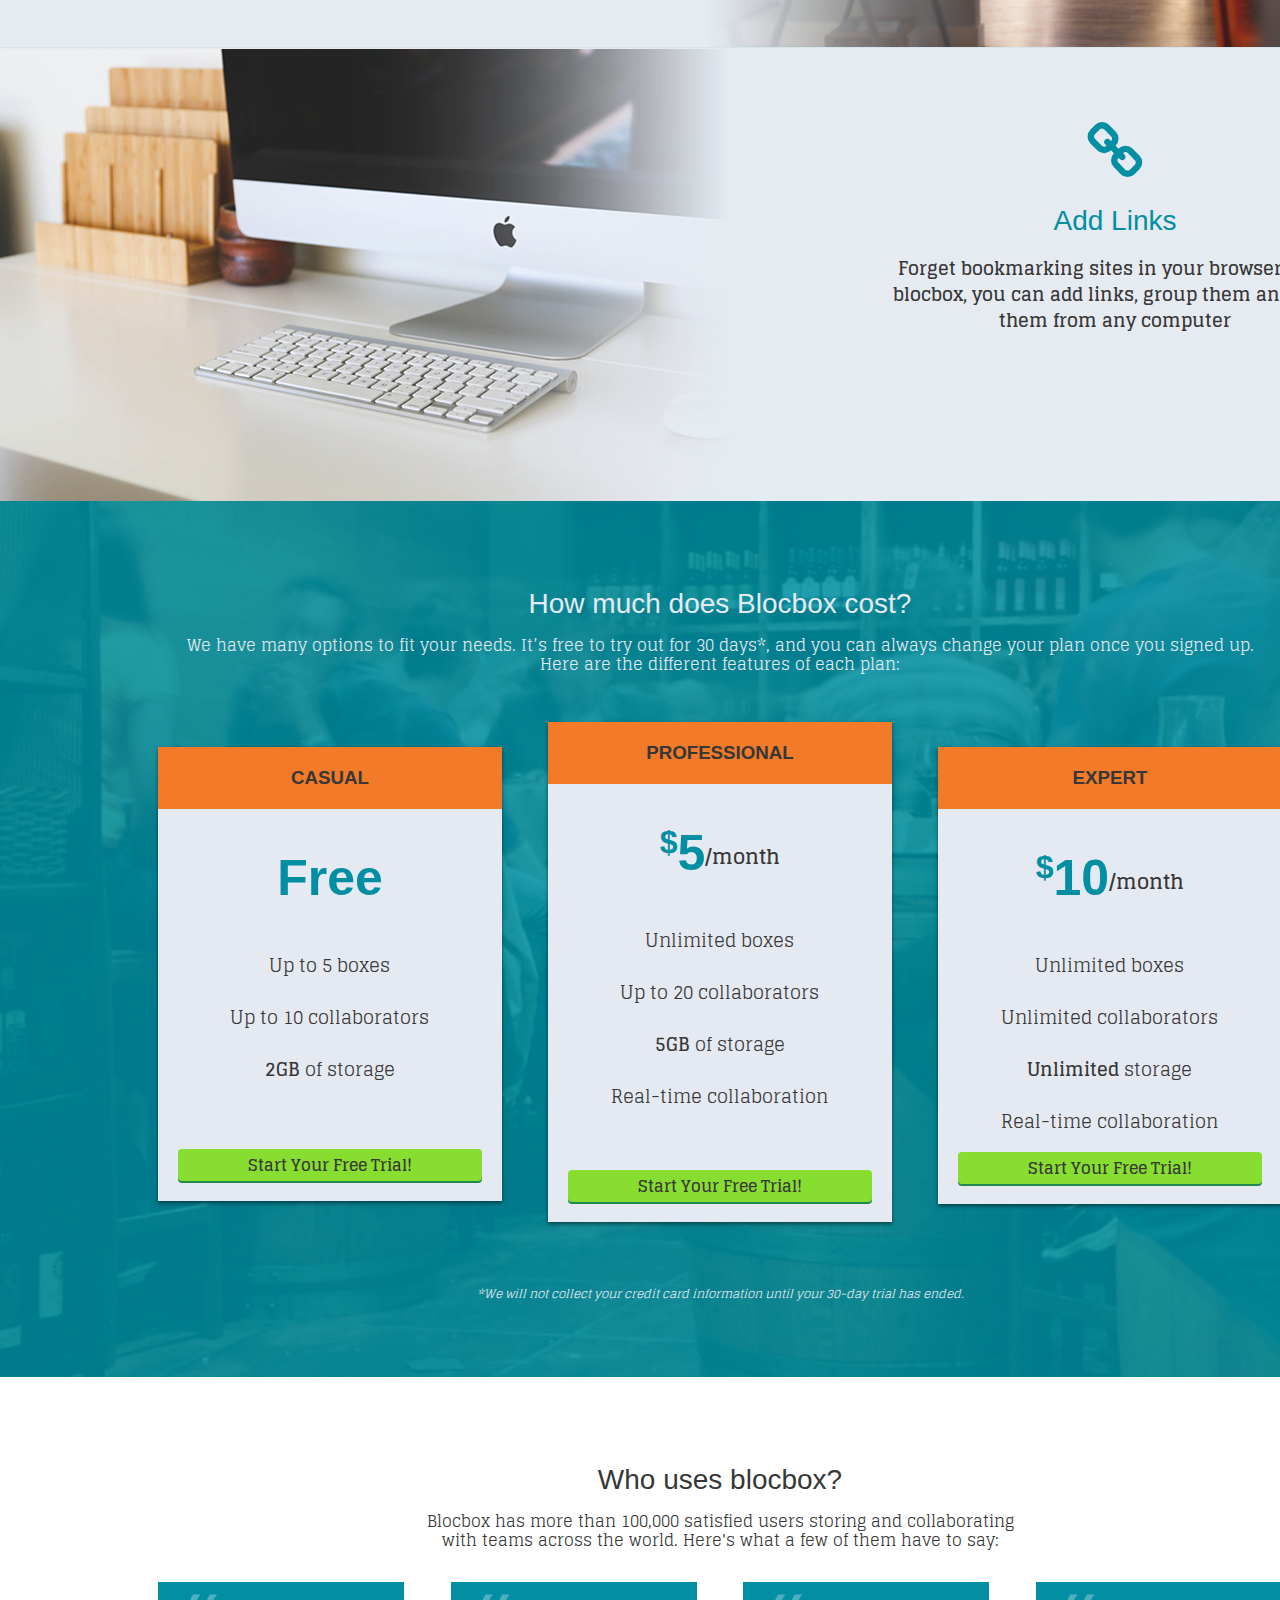
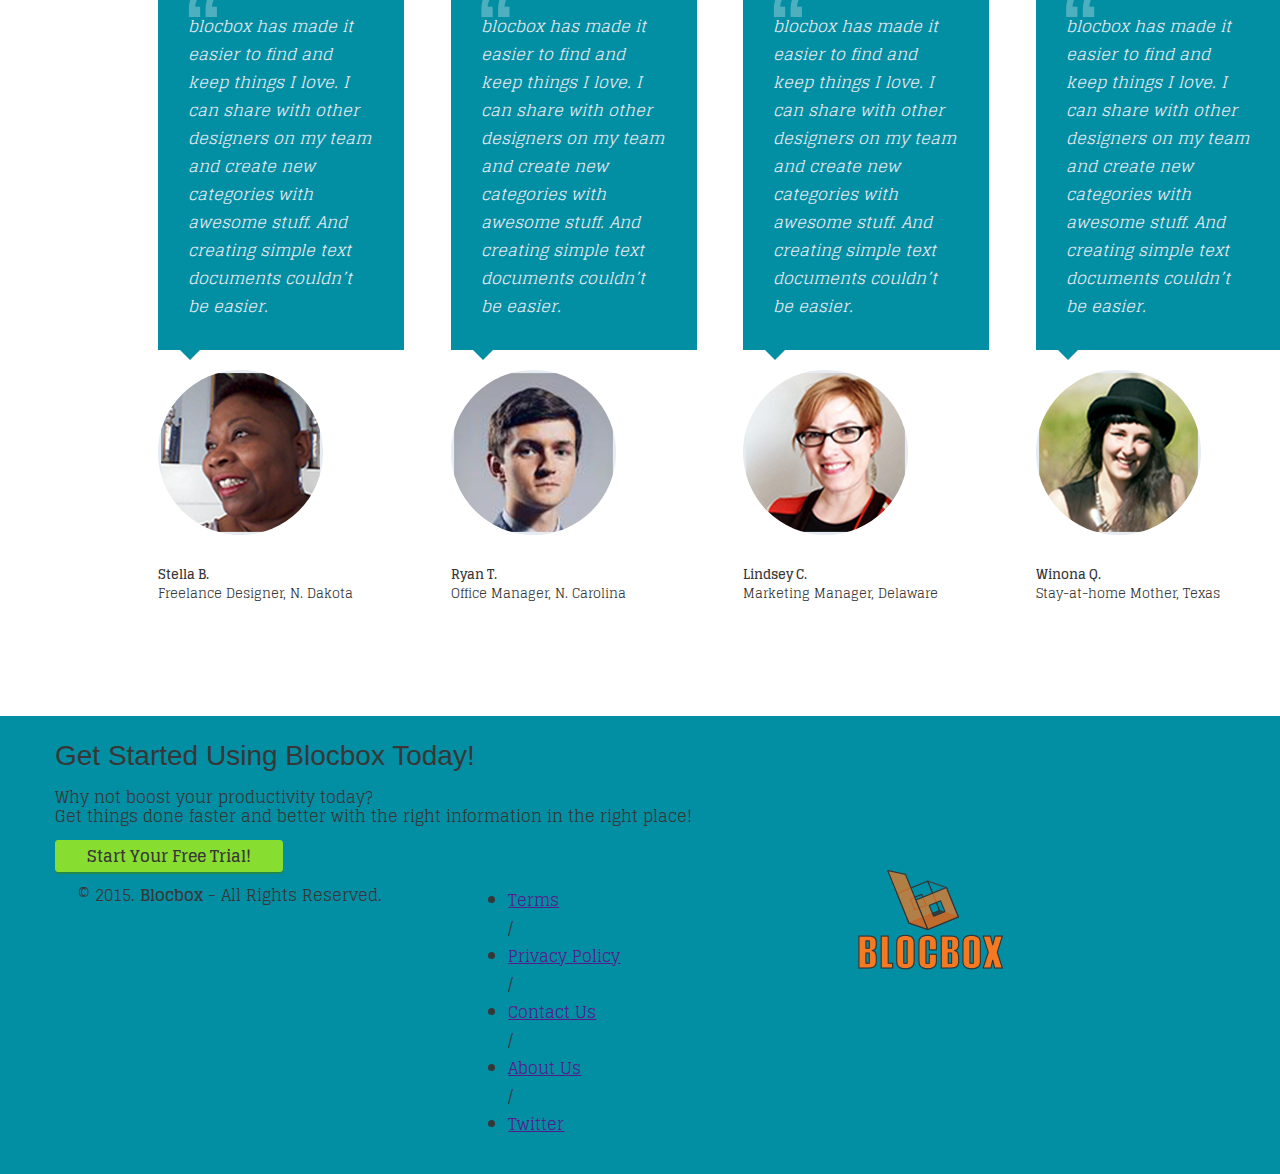
==== commit a6bbfbad: "Assignment-31-completed-2" ====
--- a/index.html
+++ b/index.html
@@ -118,22 +118,22 @@
             </div>
             <ul class="container">
                 <li class="one-fourth">
-                    <blockquote>"blocbox has made it easier to find and keep things I love. I can share with other designers on my team and create new categories with awesome stuff. And creating simple text documents couldn’t be easier."</blockquote>
+                    <blockquote>blocbox has made it easier to find and keep things I love. I can share with other designers on my team and create new categories with awesome stuff. And creating simple text documents couldn’t be easier.</blockquote>
                     <img src="images/Testimonial-1.png" alt="avatar">
                     <p class="name"><strong>Stella B.</strong><br/>Freelance Designer, N. Dakota</p>
                 </li>
                 <li class="one-fourth">
-                    <blockquote>"blocbox has made it easier to find and keep things I love. I can share with other designers on my team and create new categories with awesome stuff. And creating simple text documents couldn’t be easier."</blockquote>
+                    <blockquote>blocbox has made it easier to find and keep things I love. I can share with other designers on my team and create new categories with awesome stuff. And creating simple text documents couldn’t be easier.</blockquote>
                     <img src="images/Testimonial-2.png" alt="avatar">
                     <p class="name"><strong>Ryan T.</strong><br/>Office Manager, N. Carolina</p>
                 </li>
                 <li class="one-fourth">
-                    <blockquote>"blocbox has made it easier to find and keep things I love. I can share with other designers on my team and create new categories with awesome stuff. And creating simple text documents couldn’t be easier."</blockquote>
+                    <blockquote>blocbox has made it easier to find and keep things I love. I can share with other designers on my team and create new categories with awesome stuff. And creating simple text documents couldn’t be easier.</blockquote>
                     <img src="images/Testimonial-3.png" alt="avatar">
                     <p class="name"><strong>Lindsey C.</strong><br/>Marketing Manager, Delaware</p>
                 </li>
                 <li class="one-fourth">
-                    <blockquote>"blocbox has made it easier to find and keep things I love. I can share with other designers on my team and create new categories with awesome stuff. And creating simple text documents couldn’t be easier."</blockquote>
+                    <blockquote>blocbox has made it easier to find and keep things I love. I can share with other designers on my team and create new categories with awesome stuff. And creating simple text documents couldn’t be easier.</blockquote>
                     <img src="images/Testimonial-4.png" alt="avatar">
                     <p class="name"><strong>Winona Q.</strong><br/>Stay-at-home Mother, Texas</p>
                 </li>
--- a/css/style.css
+++ b/css/style.css
@@ -156,6 +156,7 @@
     clear: both;
 }
 /* Benefits */
+/*Can't understand why there are a few pixels of space between the hero and the first benefits section*/
 .benefits {
     text-align: center;
     margin-top: 0px;
@@ -284,7 +285,7 @@
 }
 .box h4 span.month {
     font-family: "Glegoo", Times, serif;
-    font-weight: 800;
+    font-weight: 700;
     color: #373737;
     font-size: 20px;
     vertical-align: middle;
@@ -304,4 +305,68 @@
     font-size: 12px;
     line-height: 15px;
     font-style: italic;
-}+}
+.testimonials {
+    padding: 4em 0;
+    text-align: center;
+    background: #fff;
+    width: 1440px;
+    margin: auto;
+}
+.testimonials h2 {
+    color: #373737;
+}
+.testimonials ul li {
+    list-style-type: none;
+}
+.testimonials blockquote {
+    color: #e5eaf2;
+    text-align: left;
+    font-style: italic;
+    background: #028ea3;
+    position: relative;
+    padding: 30px;
+    width: auto;
+    margin: 0;
+}
+.testimonials ul li:before {
+    content: '\201C';
+    font-family: "Coda Caption", sans-serif;
+    font-weight: 800;
+    font-size: 80px;
+    position: absolute;
+    left: 10%;
+    top: -1%;
+    z-index: 1;
+    color: rgba(255,255,255,0.3);
+}
+.testimonials blockquote:after {
+    top: 100%;
+    left: 13%;
+    border: solid transparent;
+    content: "";
+    height: 0;
+    width: 0;
+    position: absolute;
+    pointer-events: none;
+    border-top-color: #028ea3;
+    border-width: 10px;
+    margin-left: -10px;
+}
+.testimonials img {
+    height: 165px;
+    width: 165px;
+    border-radius: 50%;
+    float: left;
+    display: inline-block;
+    margin: 20px 10px 0 0;
+}
+/*Why again do we use the no space parent/class designation vs. the parent followed by the class with a space?*/
+.testimonials p.name {
+    float: left;
+    display:inline-block;
+    text-align: left;
+    font-size: 13px;
+    margin-top: 30px;
+}
+
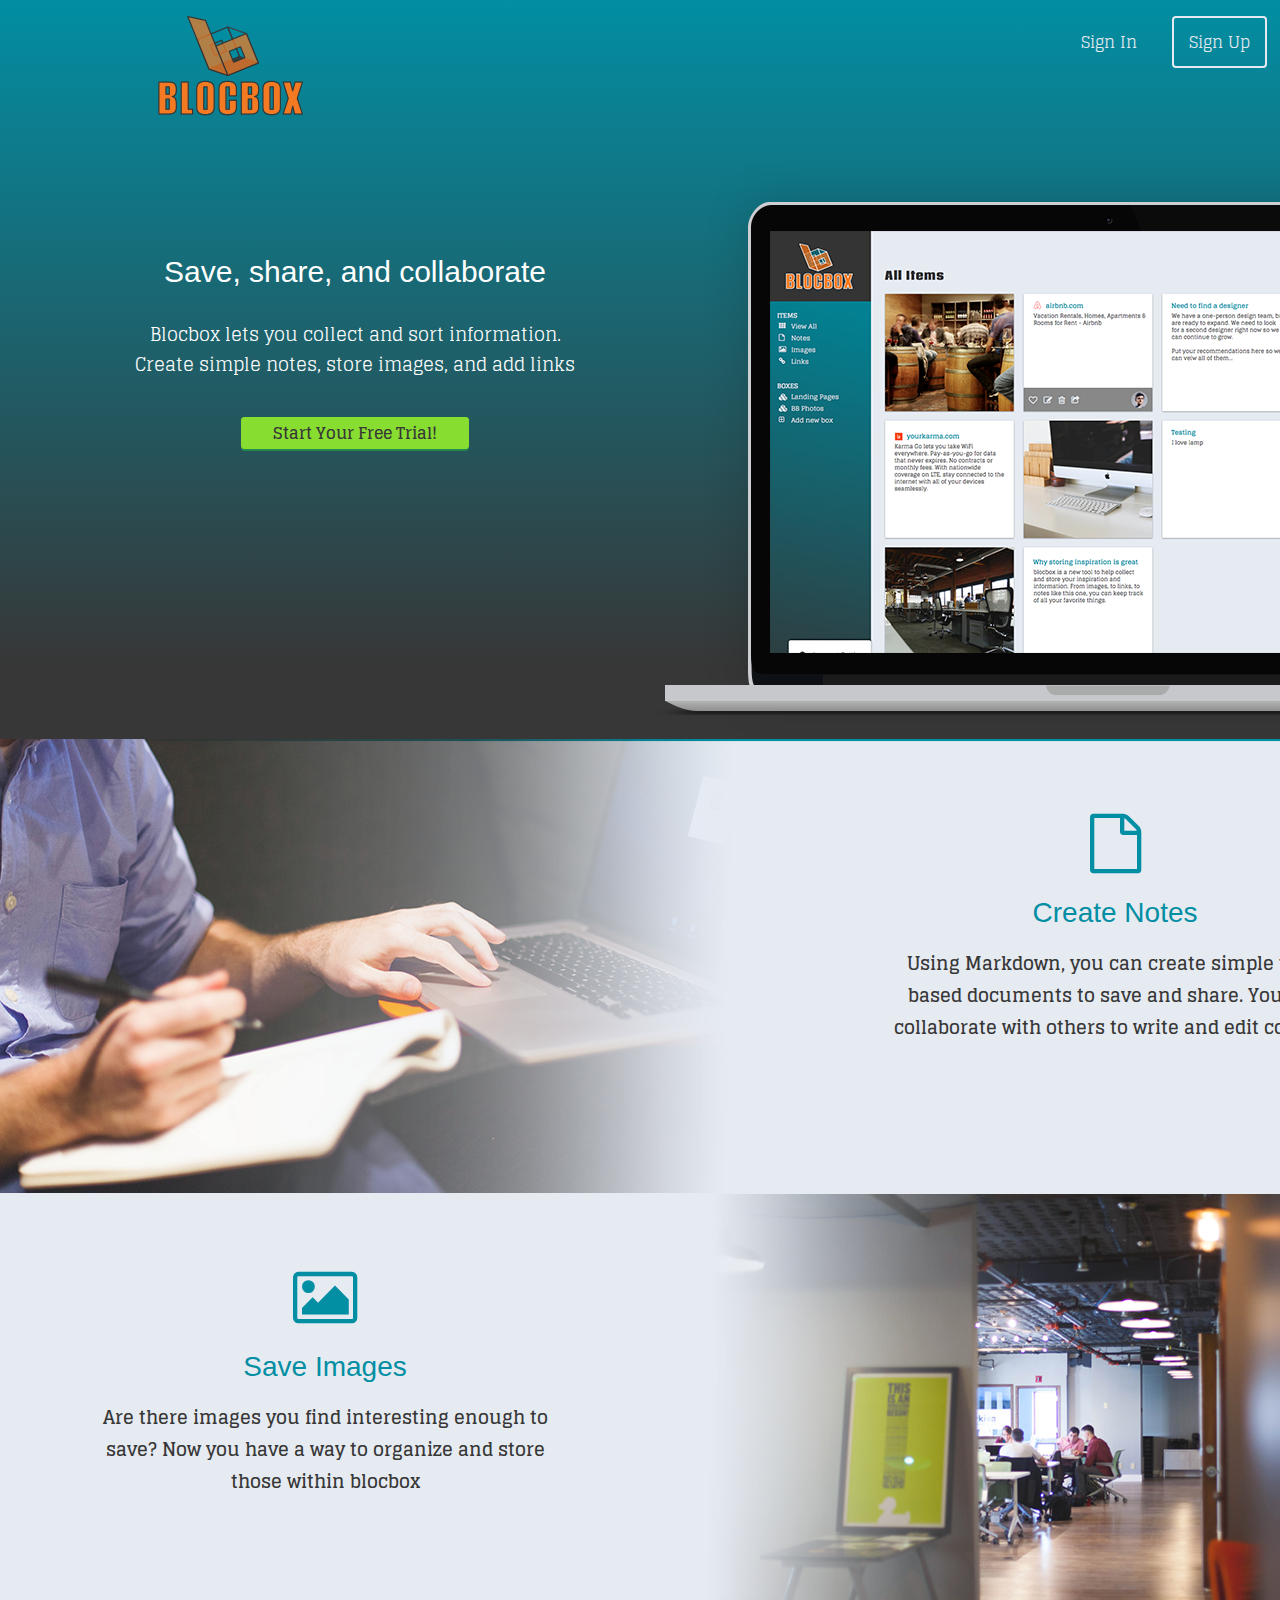
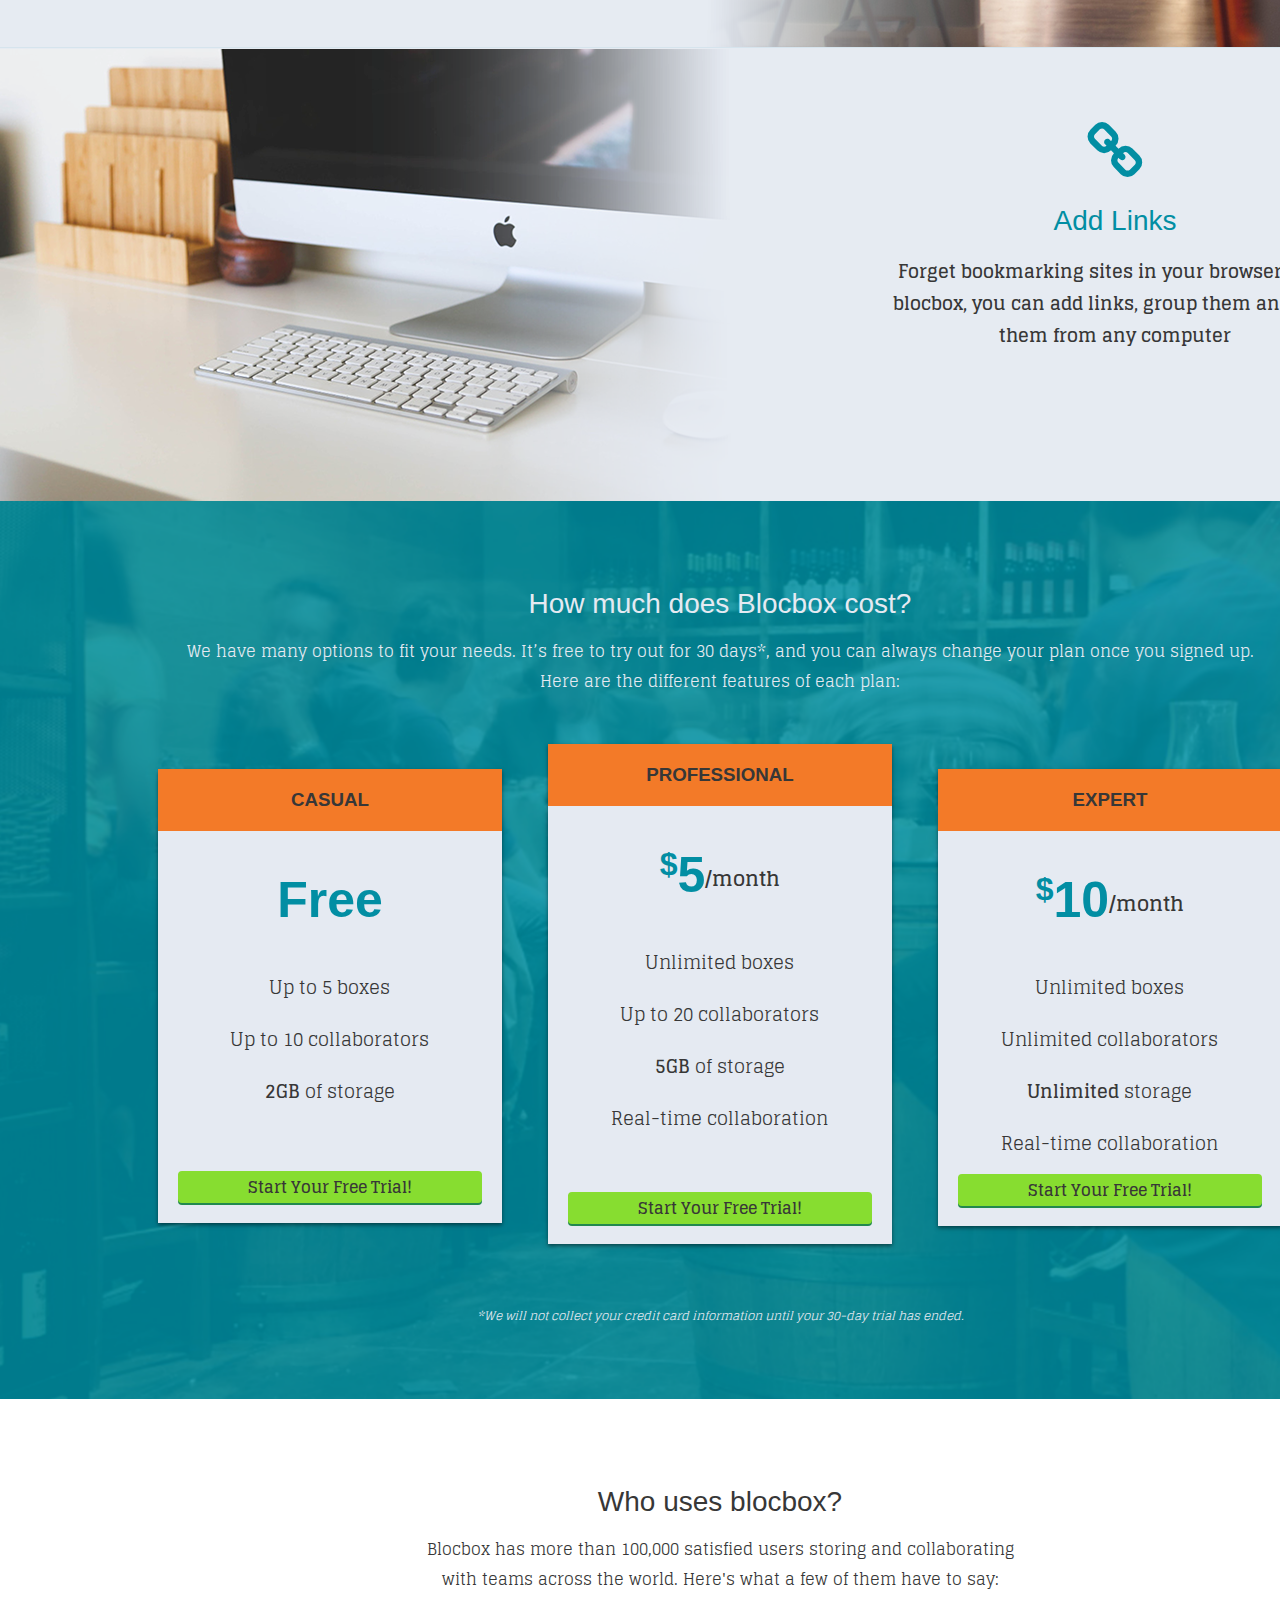
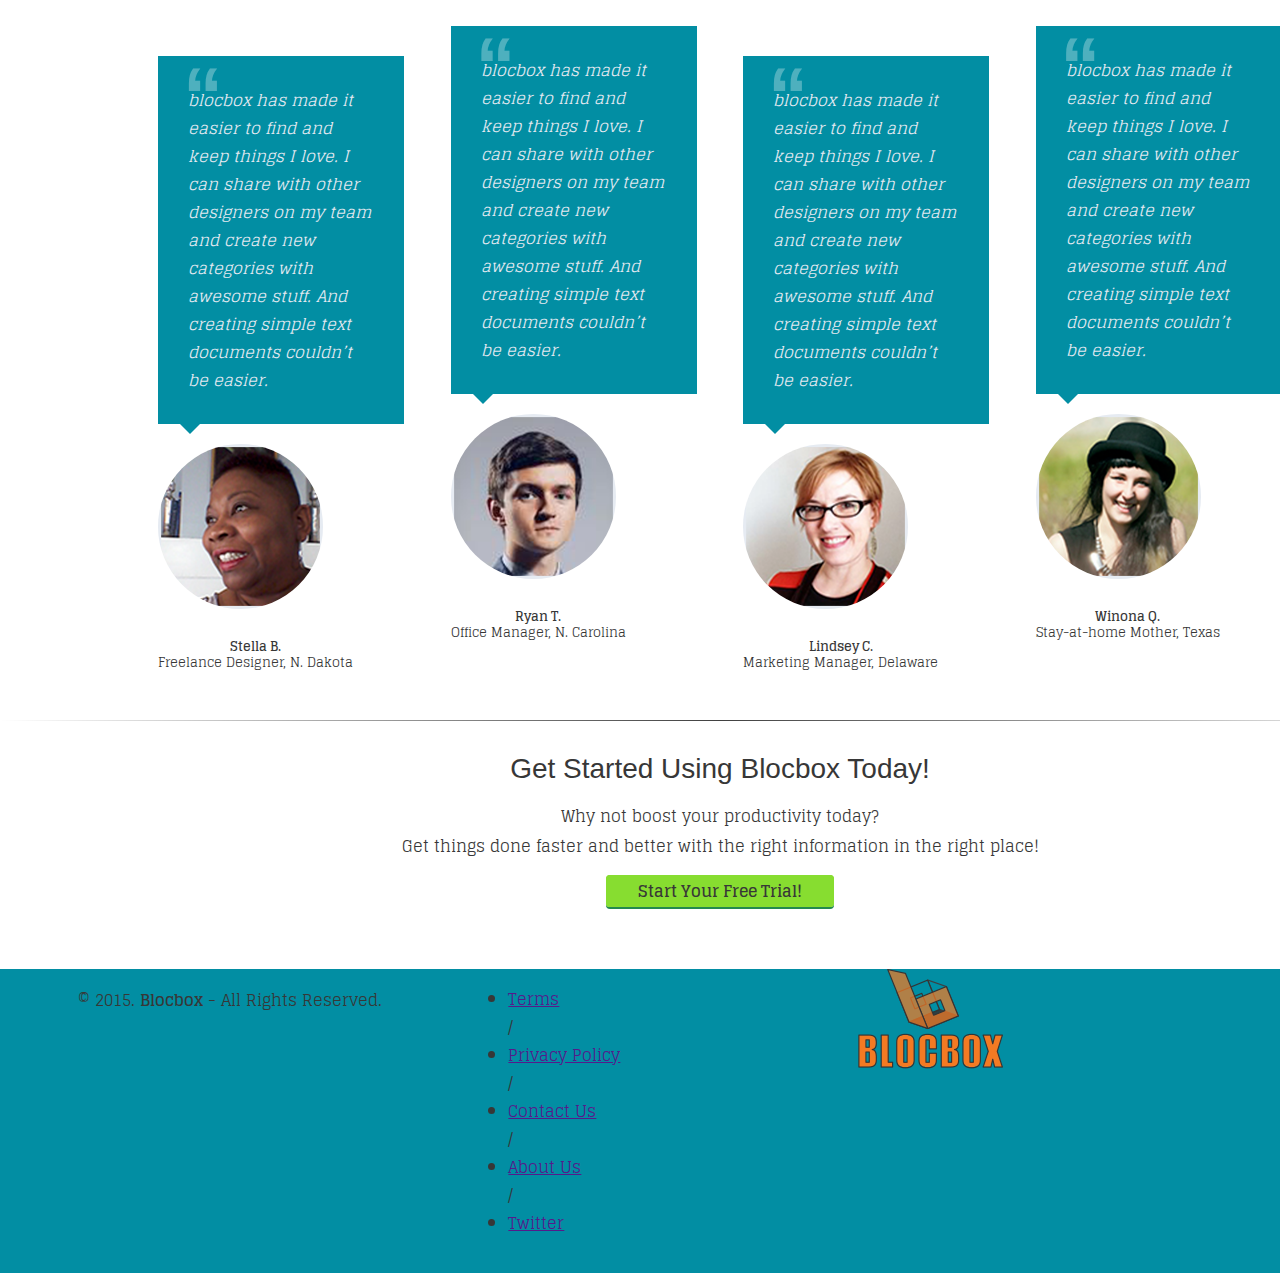
==== commit 7fbac398: "Assignment-31-completed-2" ====
--- a/index.html
+++ b/index.html
@@ -117,7 +117,7 @@
                 <p>Blocbox has more than 100,000 satisfied users storing and collaborating <br/>with teams across the world. Here's what a few of them have to say:</p>
             </div>
             <ul class="container">
-                <li class="one-fourth">
+                <li class="one-fourth up">
                     <blockquote>blocbox has made it easier to find and keep things I love. I can share with other designers on my team and create new categories with awesome stuff. And creating simple text documents couldn’t be easier.</blockquote>
                     <img src="images/Testimonial-1.png" alt="avatar">
                     <p class="name"><strong>Stella B.</strong><br/>Freelance Designer, N. Dakota</p>
@@ -127,7 +127,7 @@
                     <img src="images/Testimonial-2.png" alt="avatar">
                     <p class="name"><strong>Ryan T.</strong><br/>Office Manager, N. Carolina</p>
                 </li>
-                <li class="one-fourth">
+                <li class="one-fourth up">
                     <blockquote>blocbox has made it easier to find and keep things I love. I can share with other designers on my team and create new categories with awesome stuff. And creating simple text documents couldn’t be easier.</blockquote>
                     <img src="images/Testimonial-3.png" alt="avatar">
                     <p class="name"><strong>Lindsey C.</strong><br/>Marketing Manager, Delaware</p>
@@ -138,14 +138,16 @@
                     <p class="name"><strong>Winona Q.</strong><br/>Stay-at-home Mother, Texas</p>
                 </li>
             </ul>
-        </section>
-        <!--Call To Action-->
-        <section>
+            <hr class="style-two">
             <div class="container">
                 <h2>Get Started Using Blocbox Today!</h2>
                 <p>Why not boost your productivity today? <br/>Get things done faster and better with the right information in the right place!</p>
                 <a href="signup.html" class="btn">Start Your Free Trial!</a>
             </div>
+        </section>
+        <!--Call To Action-->
+        <section>
+            
         </section>
         <!--Footer-->
         <section>
--- a/css/style.css
+++ b/css/style.css
@@ -17,7 +17,7 @@
 }
 p {
     font-size: 16px;
-    line-height: 19px;
+    line-height: 30px;
     font-weight: 400;
 }
 
@@ -121,7 +121,7 @@
 }
 header .hero p {
     font-size: 18px;
-    line-height: 28px;
+    line-height: 30px;
     font-weight: 100;
     margin: 30px 0 40px;
 /*    float: left;*/
@@ -179,7 +179,7 @@
 }
 .benefits p {
     font-size: 18px;
-    line-height: 26px;
+    line-height: 32px;
     font-weight: 800;
 }
 .right {
@@ -318,6 +318,9 @@
 }
 .testimonials ul li {
     list-style-type: none;
+}
+.up {
+    margin-top: 30px;
 }
 .testimonials blockquote {
     color: #e5eaf2;
@@ -365,8 +368,13 @@
 .testimonials p.name {
     float: left;
     display:inline-block;
-    text-align: left;
+    text-align: center;
     font-size: 13px;
     margin-top: 30px;
-}
-
+    line-height: 16px;
+}
+hr.style-two {
+    border: 0;
+    height: 1px;
+    background-image: linear-gradient(to right, rgba(0, 0, 0, 0), rgba(0, 0, 0, 0.75), rgba(0, 0, 0, 0));
+}
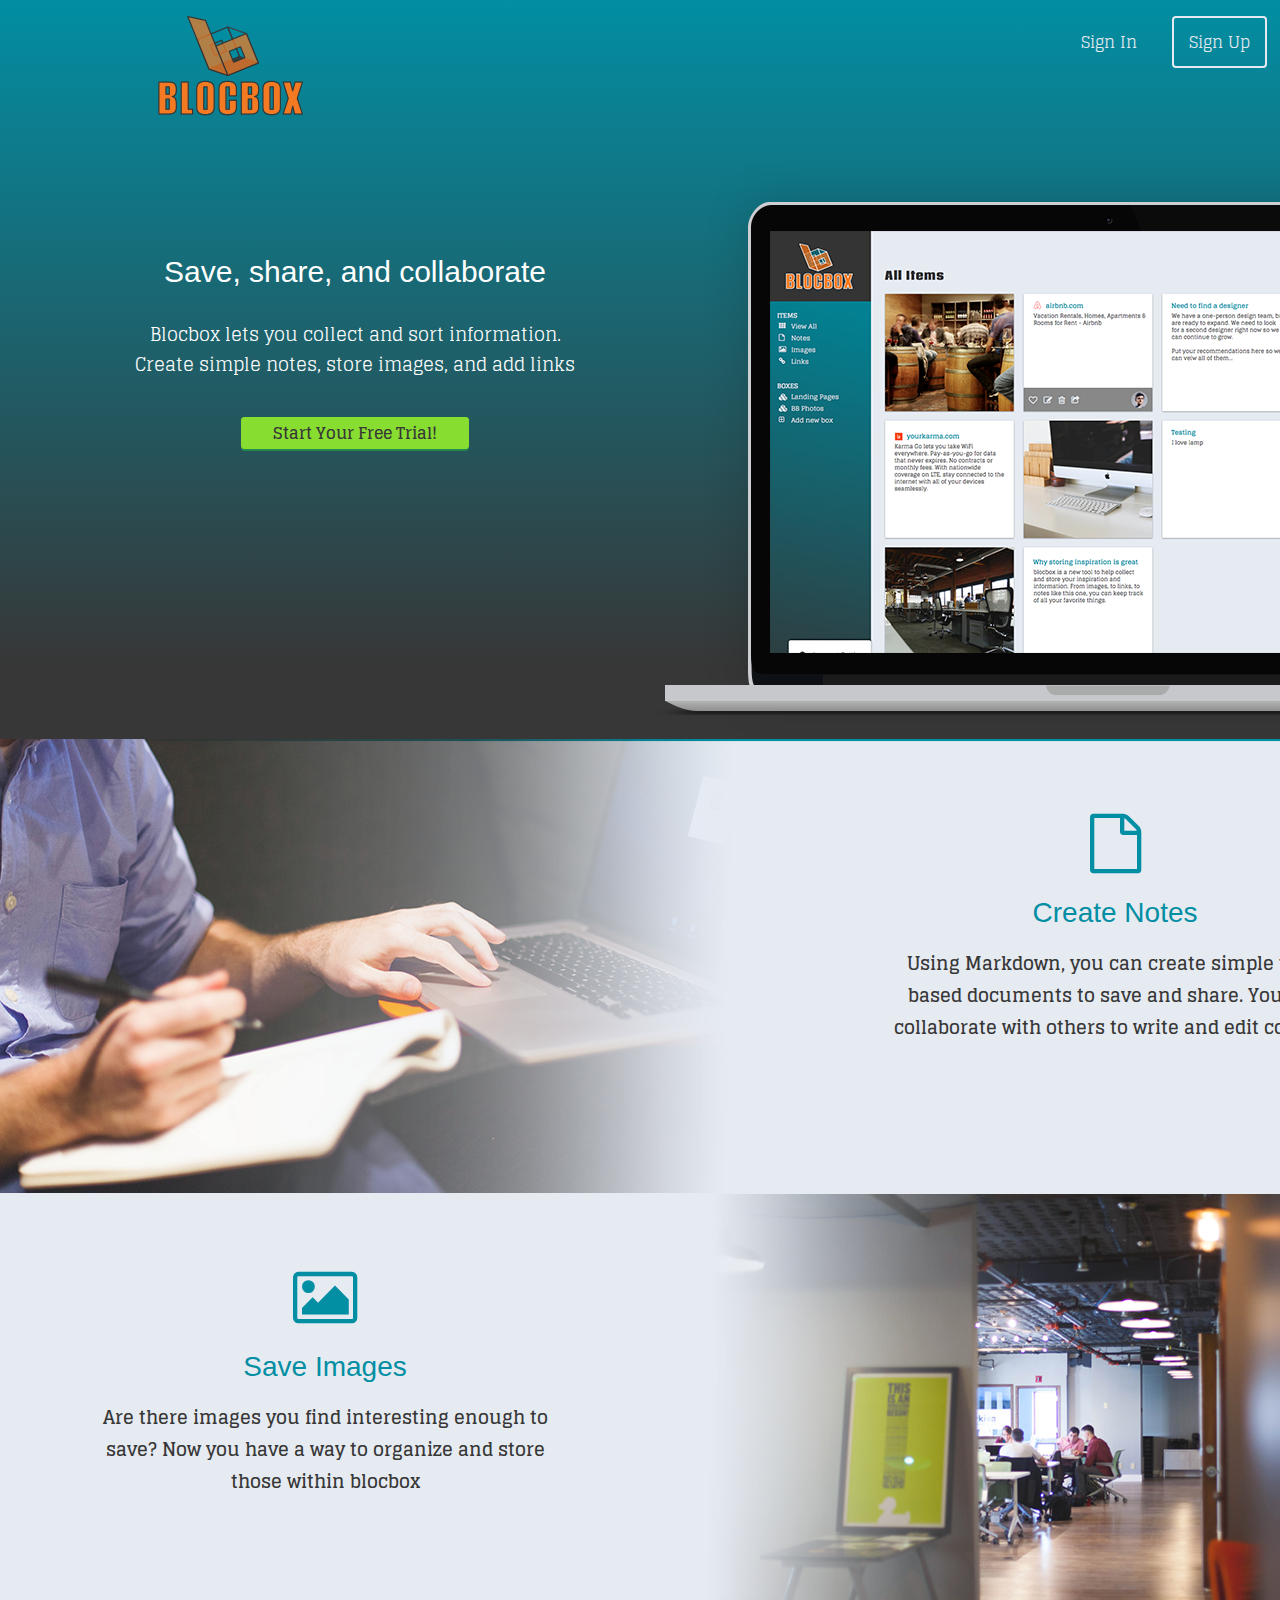
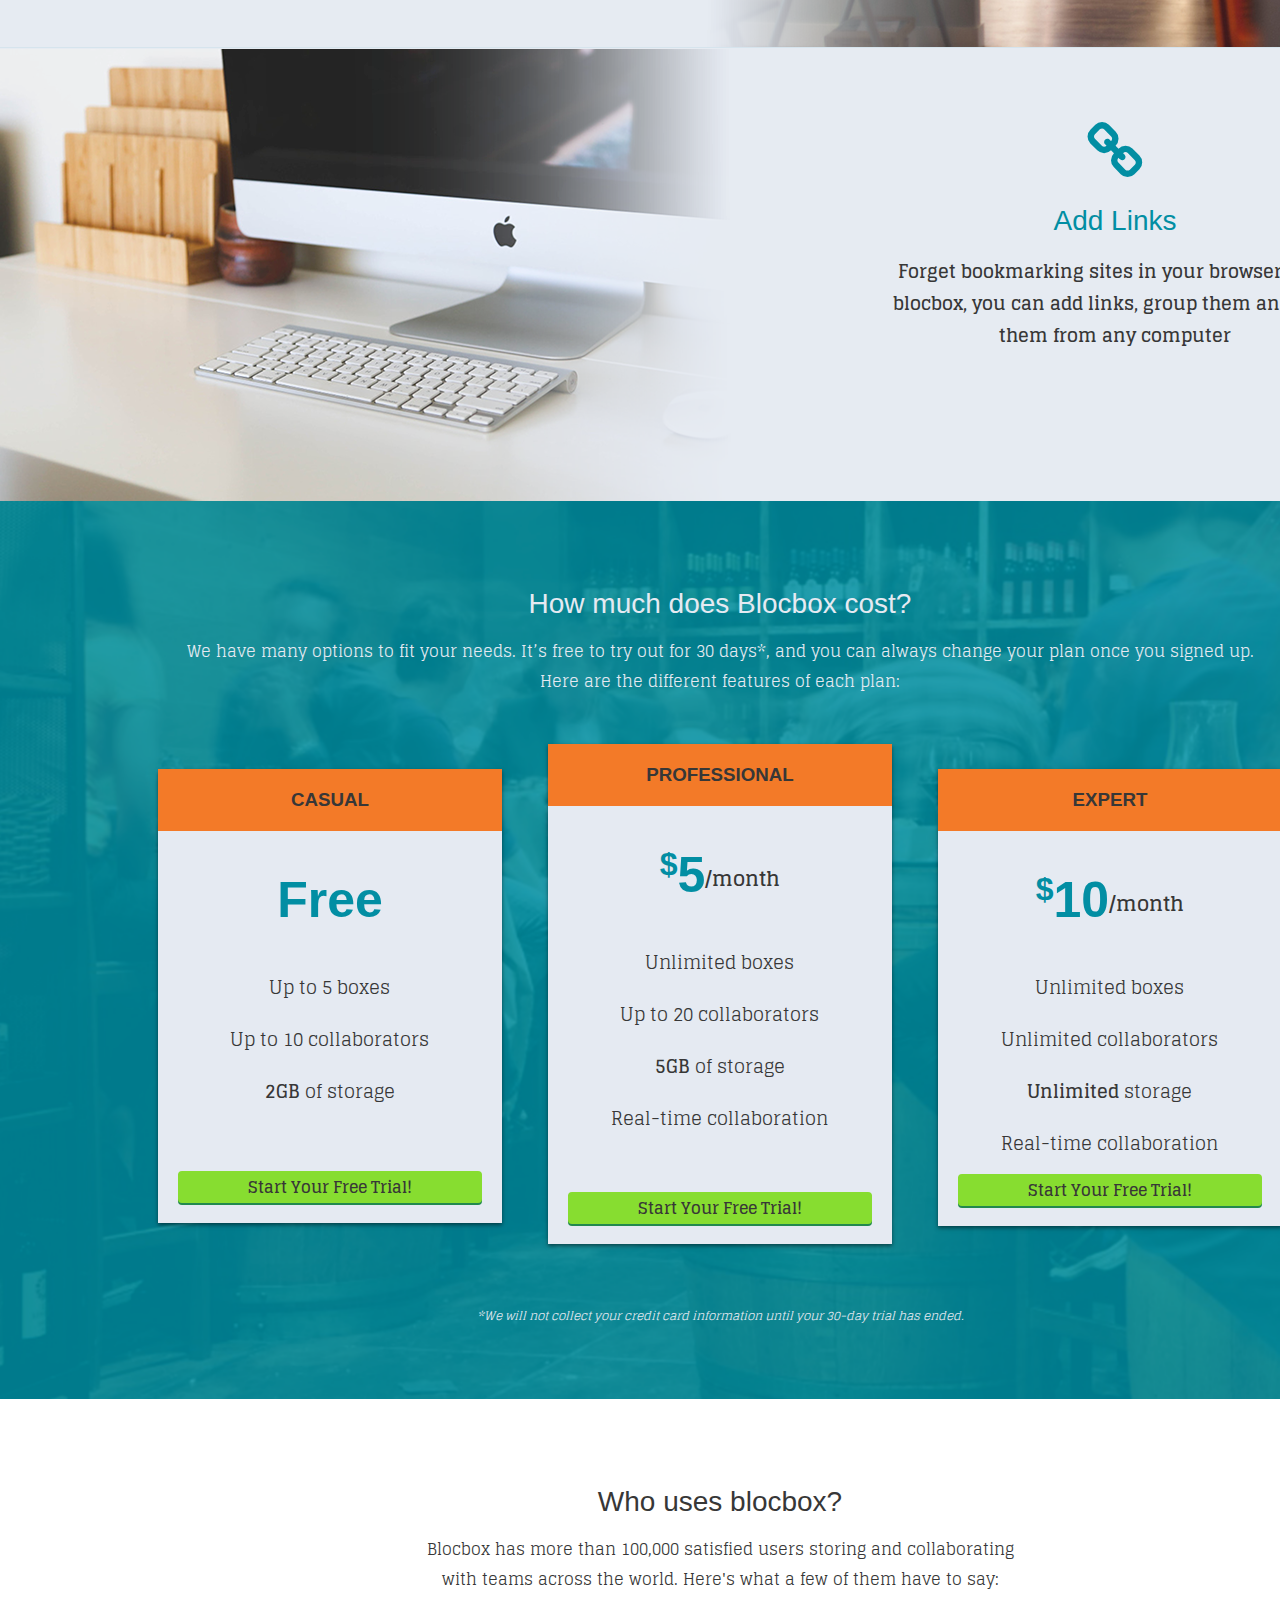
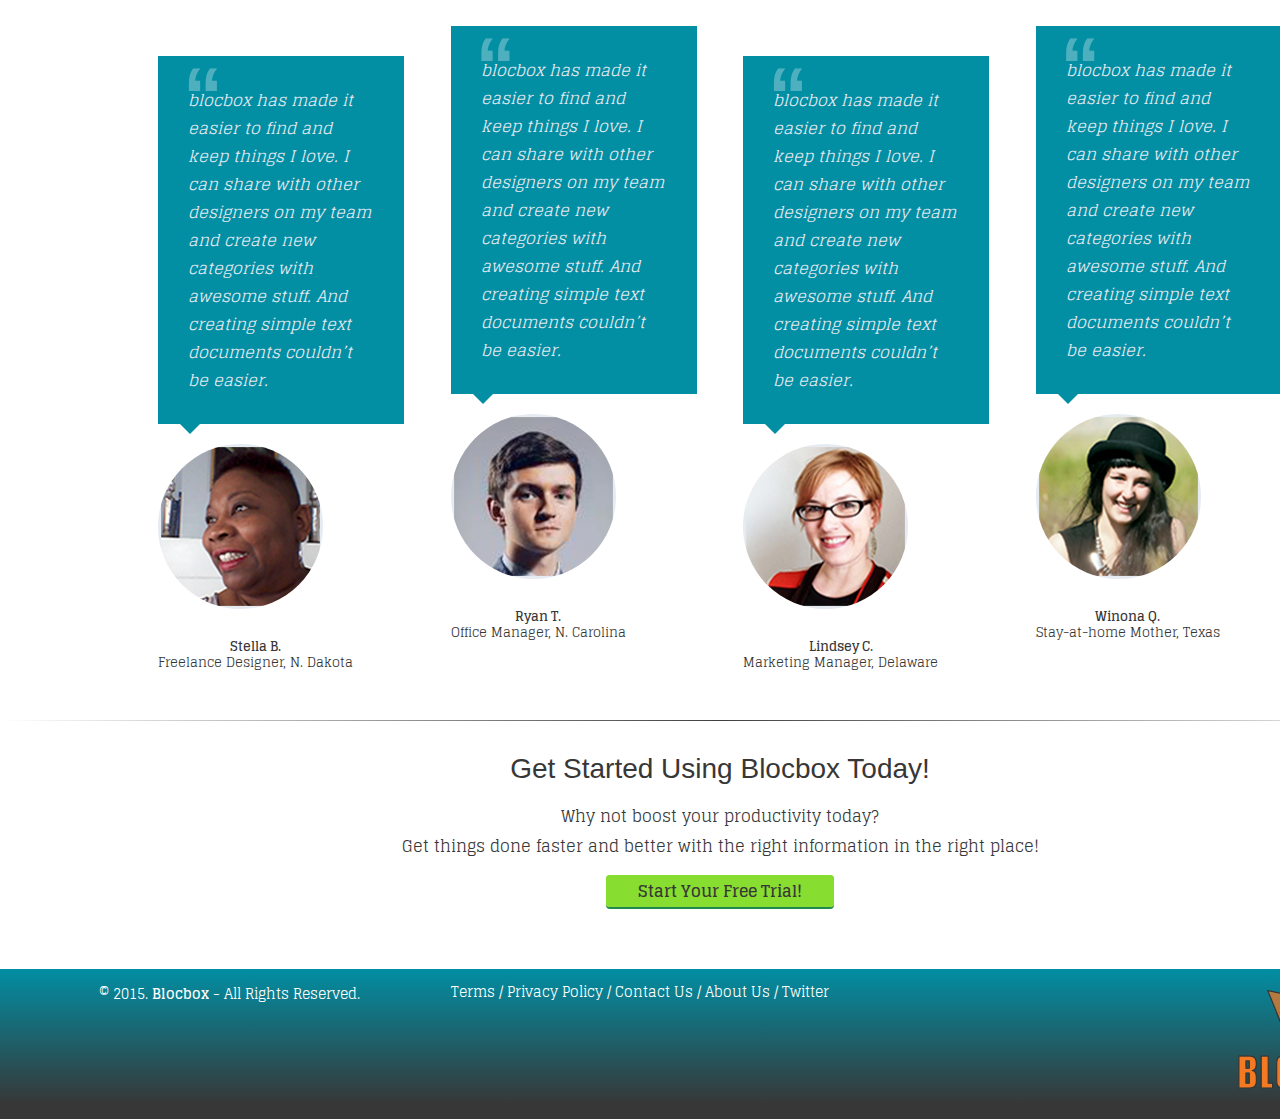
==== commit 9a0ba7b9: "Assignment-32-completed" ====
--- a/index.html
+++ b/index.html
@@ -139,15 +139,12 @@
                 </li>
             </ul>
             <hr class="style-two">
+<!--Call To Action-->
             <div class="container">
                 <h2>Get Started Using Blocbox Today!</h2>
                 <p>Why not boost your productivity today? <br/>Get things done faster and better with the right information in the right place!</p>
                 <a href="signup.html" class="btn">Start Your Free Trial!</a>
             </div>
-        </section>
-        <!--Call To Action-->
-        <section>
-            
         </section>
         <!--Footer-->
         <section>
--- a/css/style.css
+++ b/css/style.css
@@ -378,3 +378,51 @@
     height: 1px;
     background-image: linear-gradient(to right, rgba(0, 0, 0, 0), rgba(0, 0, 0, 0.75), rgba(0, 0, 0, 0));
 }
+/*Footer*/
+footer {
+    background-color: #028ea3;
+    background-image: linear-gradient(to top, #373737 50%, #028ea3 50%);
+    color: #fff;
+    height: 150px;
+    position: relative;
+    overflow: hidden;
+    z-index: 0;
+    width: 1440px;
+    margin: auto;
+}
+
+footer p, footer nav ul {
+    font-size: 14px;
+    font-weight: 400;
+    text-align: center;
+    margin: 10px 0;
+/*This isn't what I think it should be but it halfway works*/
+    margin-left: -200px;
+}
+/*
+footer p {
+    margin-left: -200px;
+}
+*/
+footer nav ul li {
+    list-style-type: none;
+    display: inline;
+}
+footer nav ul li a {
+    color: #fff;
+    text-decoration: none;
+}
+footer .right-footer-block {
+    background-color: transparent;
+}
+footer .logo {
+    padding: 1.35em 0;
+    margin: 0 300px;
+    display: block;
+}
+@media (min-width: 991px) {
+    footer {
+        background-color: #028ea3;
+        background-image: linear-gradient(to bottom,#028ea3 0%,#373737 90%)
+    }
+}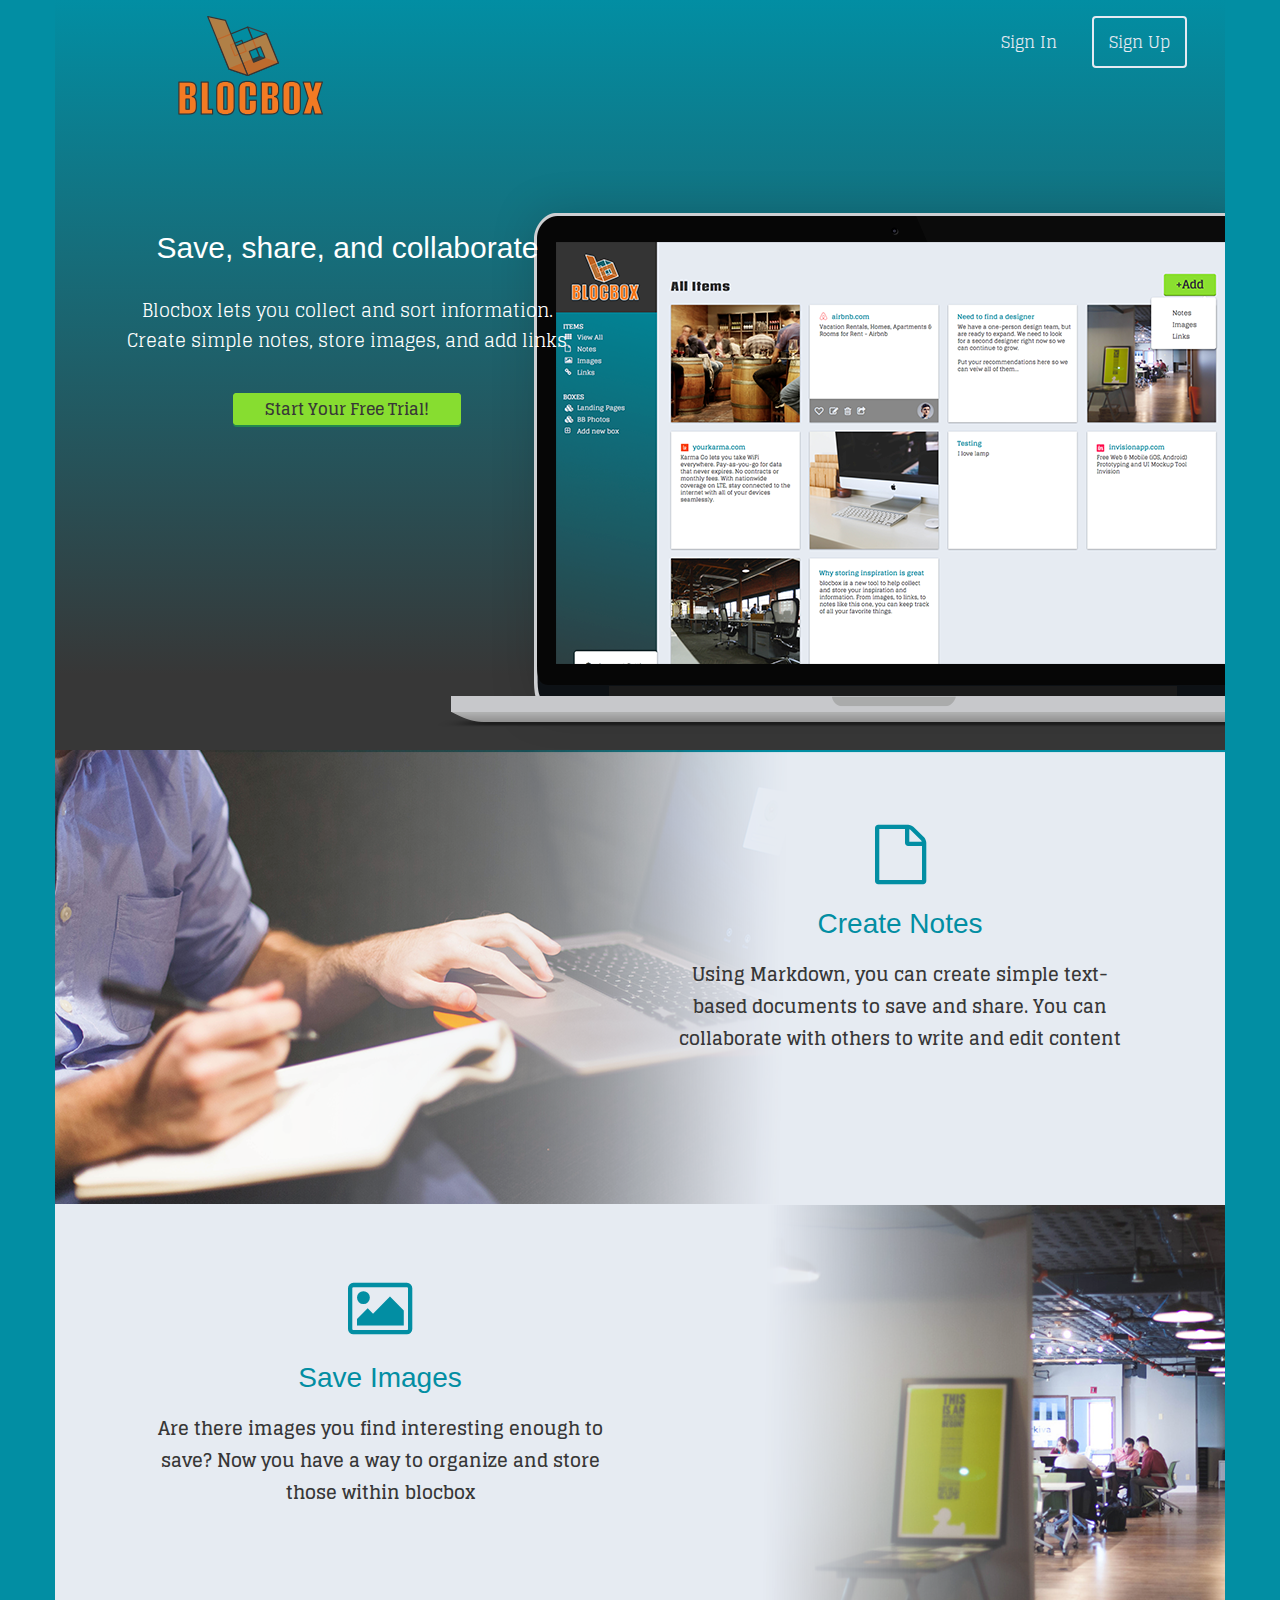
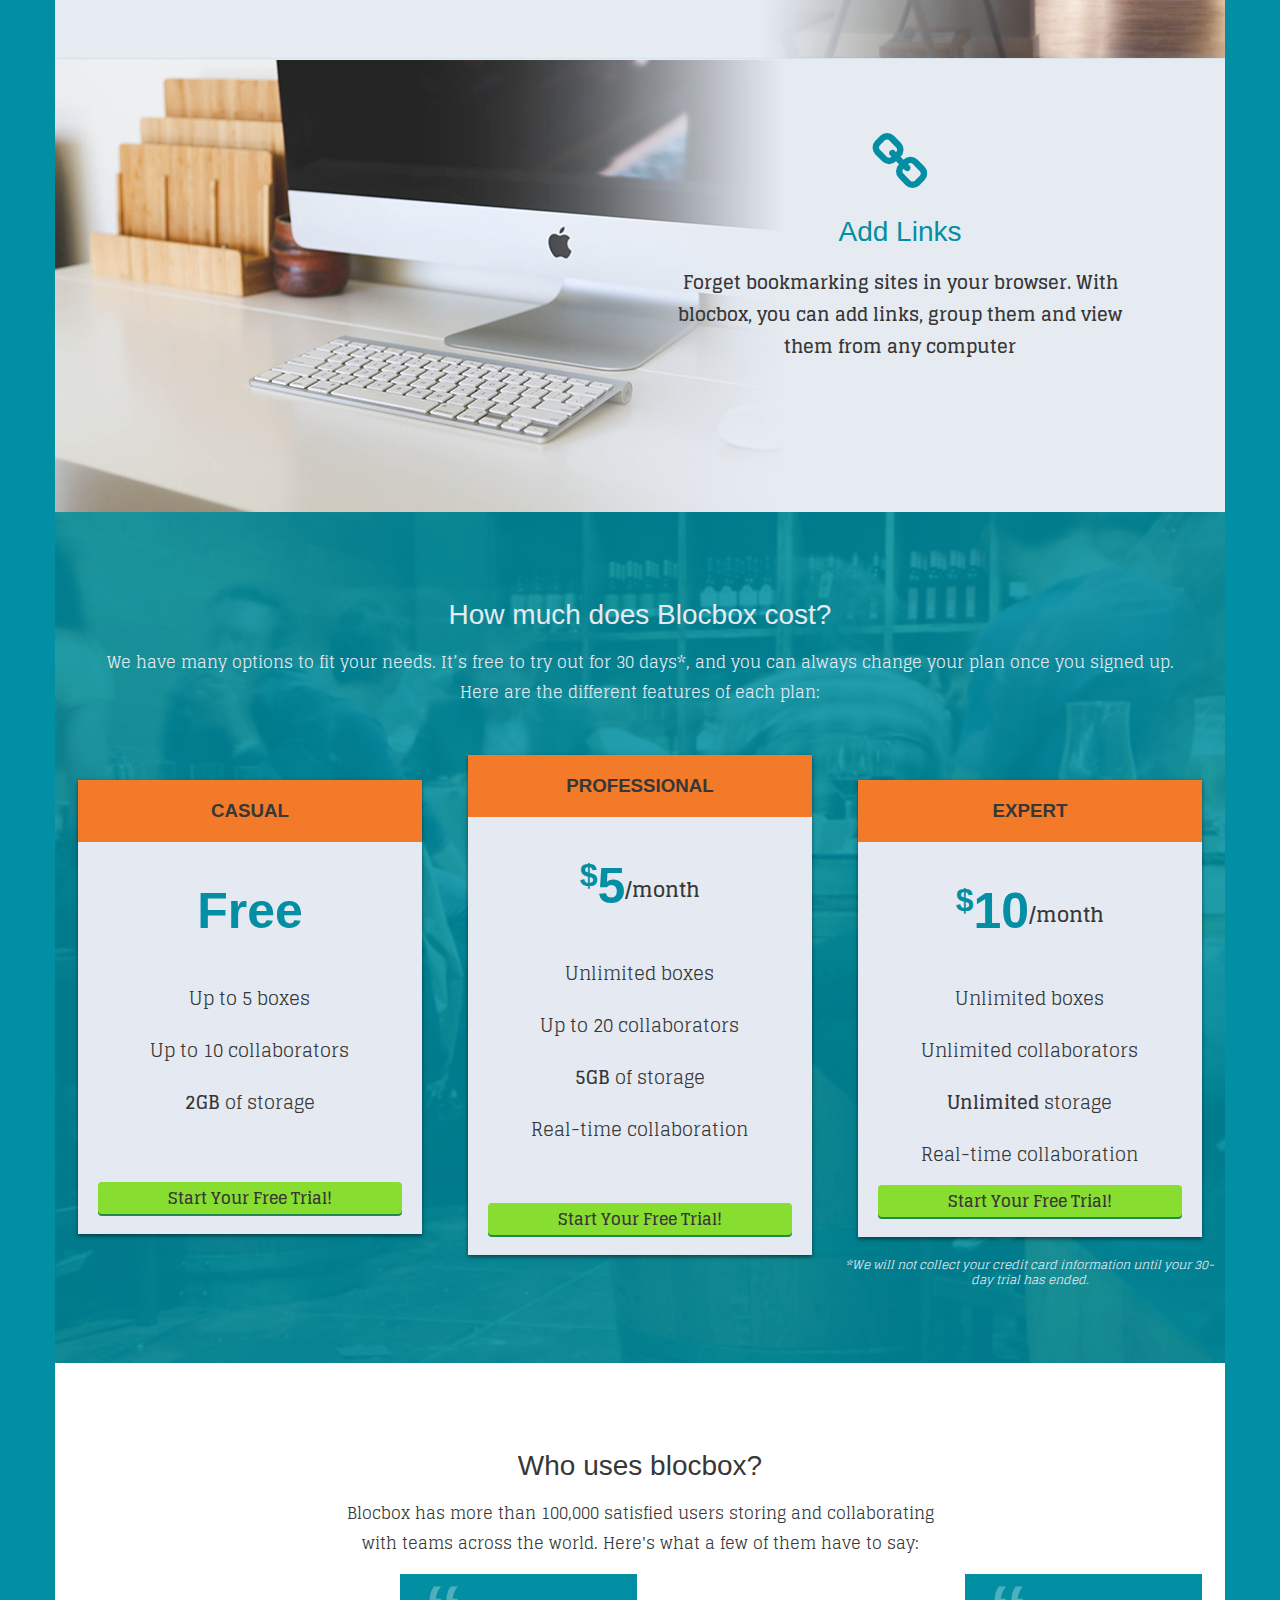
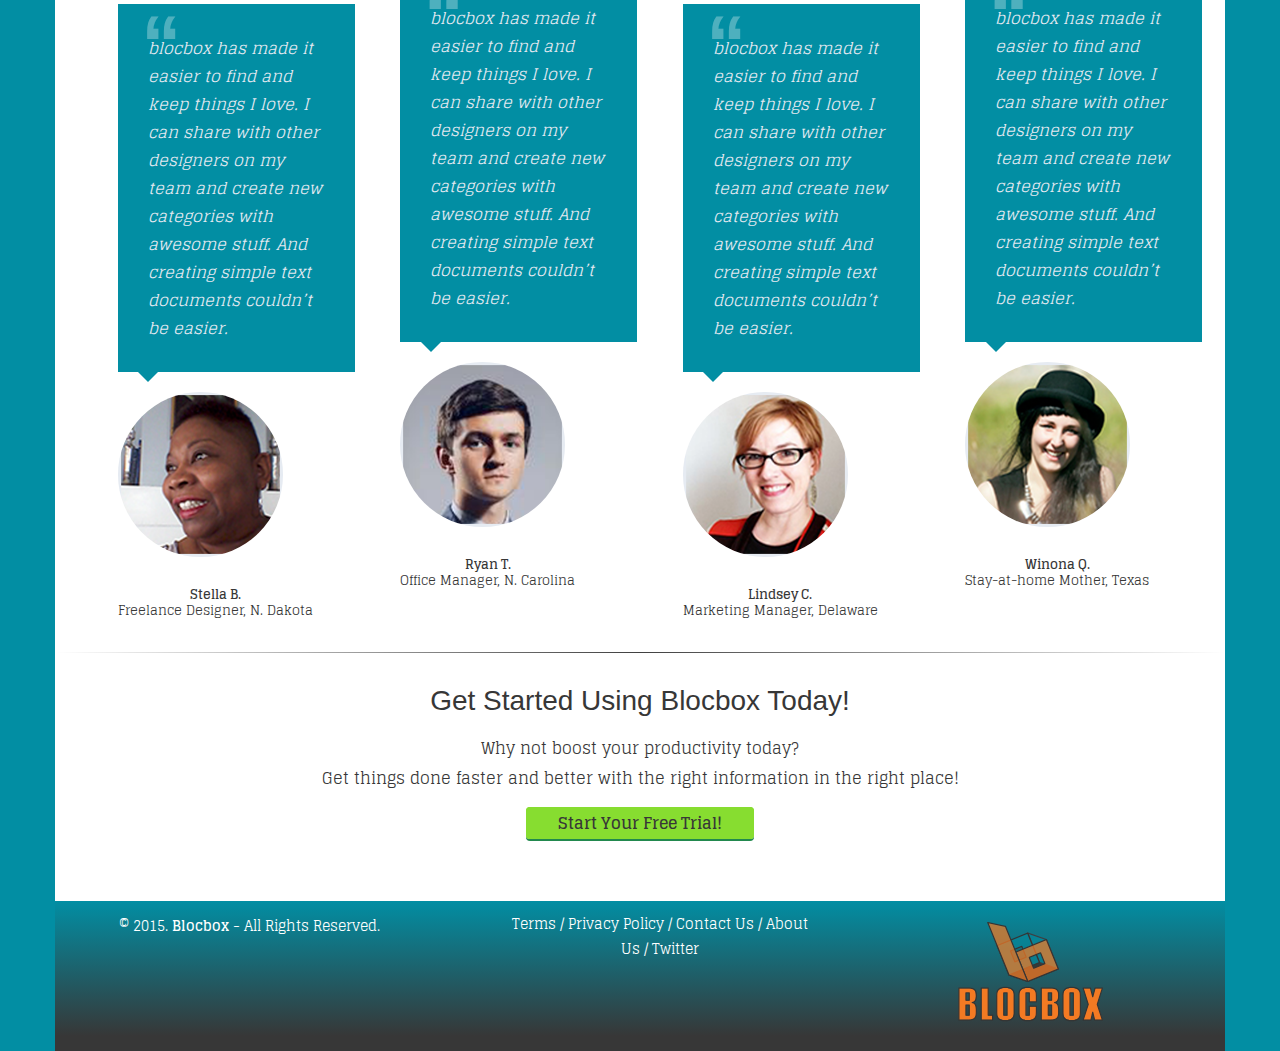
==== commit 2ad6a7d1: "Assignment-31-corrected" ====
--- a/index.html
+++ b/index.html
@@ -14,8 +14,9 @@
     <link rel="stylesheet" href="css/animate.css">
 </head>
 <body>
-    <header>
-        <nav class="container">
+    <header class="container">
+        <div class="hero">
+        <nav>
             <div class="one-half">
                 <a href="index.html" class="site-logo"><img src="images/logo2.png" alt="Blocbox logo"></a>
             </div>
@@ -26,18 +27,19 @@
                 </ul>
             </div>
         </nav>
-        <div class="container hero">
-            <div class="cta-1">
+            <div class="cta-1 one-half">
                 <h1 class="animated fadeIn">Save, share, and collaborate</h1>
                 <p>Blocbox lets you collect and sort information.<br/>Create simple notes, store images, and add links</p>
                 <a href="signup.html" class="btn">Start Your Free Trial! </a>
+                <div></div>
+<!--                <img class="hero-img" src="images/laptop.png" alt="Blocbox dashboard"/>-->
             </div>
-            <img src="images/laptop.png" alt="Blocbox dashboard"/>
+            
         </div>
     </header>
     <main role="main">
         <!--Benefits-->
-        <section class="benefits"> 
+        <section class="container benefits"> 
             <div class="right" id="note">
                 <div class="content-right">
                     <i class="fa fa-file-o"></i>
@@ -60,13 +62,13 @@
             </div>
         </section>
         <!--Pricing-->
-        <section class="pricing">
+        <section class=" container pricing">
             <div class="container">
             <h2>How much does Blocbox cost?</h2>
             <p>We have many options to fit your needs. It’s free to try out for 30 days*, and you can always
 change your plan once you signed up. <br/>Here are the different features of each plan:</p>
             </div>
-            <ul class="container">
+            <ul>
                 <li class="one-third">
                     <div class="box">
                         <h3>Casual</h3>
@@ -111,12 +113,12 @@
  </div>
         </section>
         <!--Testimonials-->
-        <section class="testimonials">
-            <div class="container">
+        <section class="container testimonials">
+            <div >
                 <h2>Who uses blocbox?</h2>
                 <p>Blocbox has more than 100,000 satisfied users storing and collaborating <br/>with teams across the world. Here's what a few of them have to say:</p>
             </div>
-            <ul class="container">
+            <ul>
                 <li class="one-fourth up">
                     <blockquote>blocbox has made it easier to find and keep things I love. I can share with other designers on my team and create new categories with awesome stuff. And creating simple text documents couldn’t be easier.</blockquote>
                     <img src="images/Testimonial-1.png" alt="avatar">
@@ -148,8 +150,8 @@
         </section>
         <!--Footer-->
         <section>
-            <footer>
-                <div class="container footer-nav-block">
+            <footer class="container">
+                <div class="footer-nav-block">
                     <div class="left-footer-block one-third">
                         <p class="copyright-block">&copy; 2015. <strong>Blocbox</strong> - All Rights Reserved.</p>
                     </div>
--- a/css/style.css
+++ b/css/style.css
@@ -23,10 +23,10 @@
 
 /* Grid */
 .container{
-    margin-right: auto;
-    margin-left: auto;
-    padding-left: 15px;
-    padding-right: 15px;
+/*    margin-right: auto;*/
+/*    margin-left: auto;*/
+/*    padding-left: 15px;*/
+/*    padding-right: 15px;*/
     position: relative;
     width: 1440px;
 }
@@ -69,16 +69,29 @@
         width: 1170px;
     }
 }
+
+@media (min-width: 1500px) {
+    .container {
+        width: 1440px;
+    }
+}
 /* Header */
 header {
     color: #ffffff;
     background: #028ea3;
-    background-image: linear-gradient(180deg, #028ea3 0%, #373737 90%);
-    width: 1440px;
+    background-image: url('../images/laptop.png'), linear-gradient(180deg, #028ea3 0%, #373737 90%);
+    background-position: right bottom;
+    background-repeat: no-repeat;
     margin: auto;
+    height: 750px;
+/*    width: 1440px;*/
 }
 header nav {
     padding: 1em 0;
+}
+header nav img {
+    float: left;
+    margin-left: 100px;
 }
 header nav ul {
     display: inline;
@@ -110,6 +123,7 @@
     text-align: center;
     display: block;
     position: relative;
+/*    background-image: linear-gradient(180deg, #028ea3 0%, #373737 90%);*/
 }
 header .hero h1 {
     font-size: 30px;
@@ -128,20 +142,27 @@
 /*    clear: both;*/
 /*    display: inline-block;*/
 }
-/*is adding an extra div here the best solution?*/
 header .cta-1 {
     display: inline-block;
     float: left;
+    clear: left;
     
 }
-header .hero img{
+/*header .hero-img{*/
 /*    display: inline-block;*/
 /*    position: relative;*/
 /*    right: 0px;*/
+/*
+    width: 100%;
     float: right;
-/*I couldn't figure out how to accomplish flush right to the container without adding this negative margin?*/
-    margin-right: -134px;
+*/
+/*    margin-right: -134px;*/
 /*    margin: 0;*/
+}
+header .site-logo img {
+    text-align: left;
+    display: block;
+    float: left;  
 }
 .btn {
     border-radius: 4px;
@@ -185,7 +206,7 @@
 .right {
     color: #373737;
 /*    display: block;*/
-    width: 450px;
+/*    width: 450px;*/
 /*    position: relative*/
 /*    float: right;*/
 /*    clear: both;*/
@@ -202,23 +223,24 @@
     background-image: url('../images/Create-note.png');
     background-repeat: no-repeat;
     height: 454px;
-    width: 1440px;
+    width: 100%;
 /*    padding-left: 862px;*/
     margin: 0 auto;
 }
 #image {
     background-image: url('../images/Save-Images.png');
+    background-repeat: no-repeat;
     height: 454px;
-    width: 1440px;
+    width: 100%;
     margin: 0 auto;
 }
 #link {
     background-image: url('../images/Add-Links.png');
     height: 454px;
-    width: 1440px;
+/*    width: 1440px;*/
     margin: 0 auto;
 }
-/*are adding extra divs here the best solution?*/
+
 .content-right {
     width: 450px;
     display: block;
@@ -238,7 +260,7 @@
     background-size: cover;
     text-align: center;
     padding: 4em 0;
-    width: 1440px;
+/*    width: 1440px;*/
     margin: auto;
 }
 .pricing h2, .pricing p {
@@ -310,7 +332,7 @@
     padding: 4em 0;
     text-align: center;
     background: #fff;
-    width: 1440px;
+/*    width: 1440px;*/
     margin: auto;
 }
 .testimonials h2 {
@@ -364,7 +386,7 @@
     display: inline-block;
     margin: 20px 10px 0 0;
 }
-/*Why again do we use the no space parent/class designation vs. the parent followed by the class with a space?*/
+
 .testimonials p.name {
     float: left;
     display:inline-block;
@@ -377,6 +399,8 @@
     border: 0;
     height: 1px;
     background-image: linear-gradient(to right, rgba(0, 0, 0, 0), rgba(0, 0, 0, 0.75), rgba(0, 0, 0, 0));
+    display: block;
+    clear: both;
 }
 /*Footer*/
 footer {
@@ -387,7 +411,7 @@
     position: relative;
     overflow: hidden;
     z-index: 0;
-    width: 1440px;
+    width: 100%;
     margin: auto;
 }
 
@@ -397,7 +421,7 @@
     text-align: center;
     margin: 10px 0;
 /*This isn't what I think it should be but it halfway works*/
-    margin-left: -200px;
+/*    margin-left: -200px;*/
 }
 /*
 footer p {
@@ -411,13 +435,14 @@
 footer nav ul li a {
     color: #fff;
     text-decoration: none;
+/*    text-align: center;*/
 }
 footer .right-footer-block {
-    background-color: transparent;
+/*    background-color: transparent;*/
 }
 footer .logo {
-    padding: 1.35em 0;
-    margin: 0 300px;
+    padding: 1.3em 0;
+    margin-left: 100px;
     display: block;
 }
 @media (min-width: 991px) {
